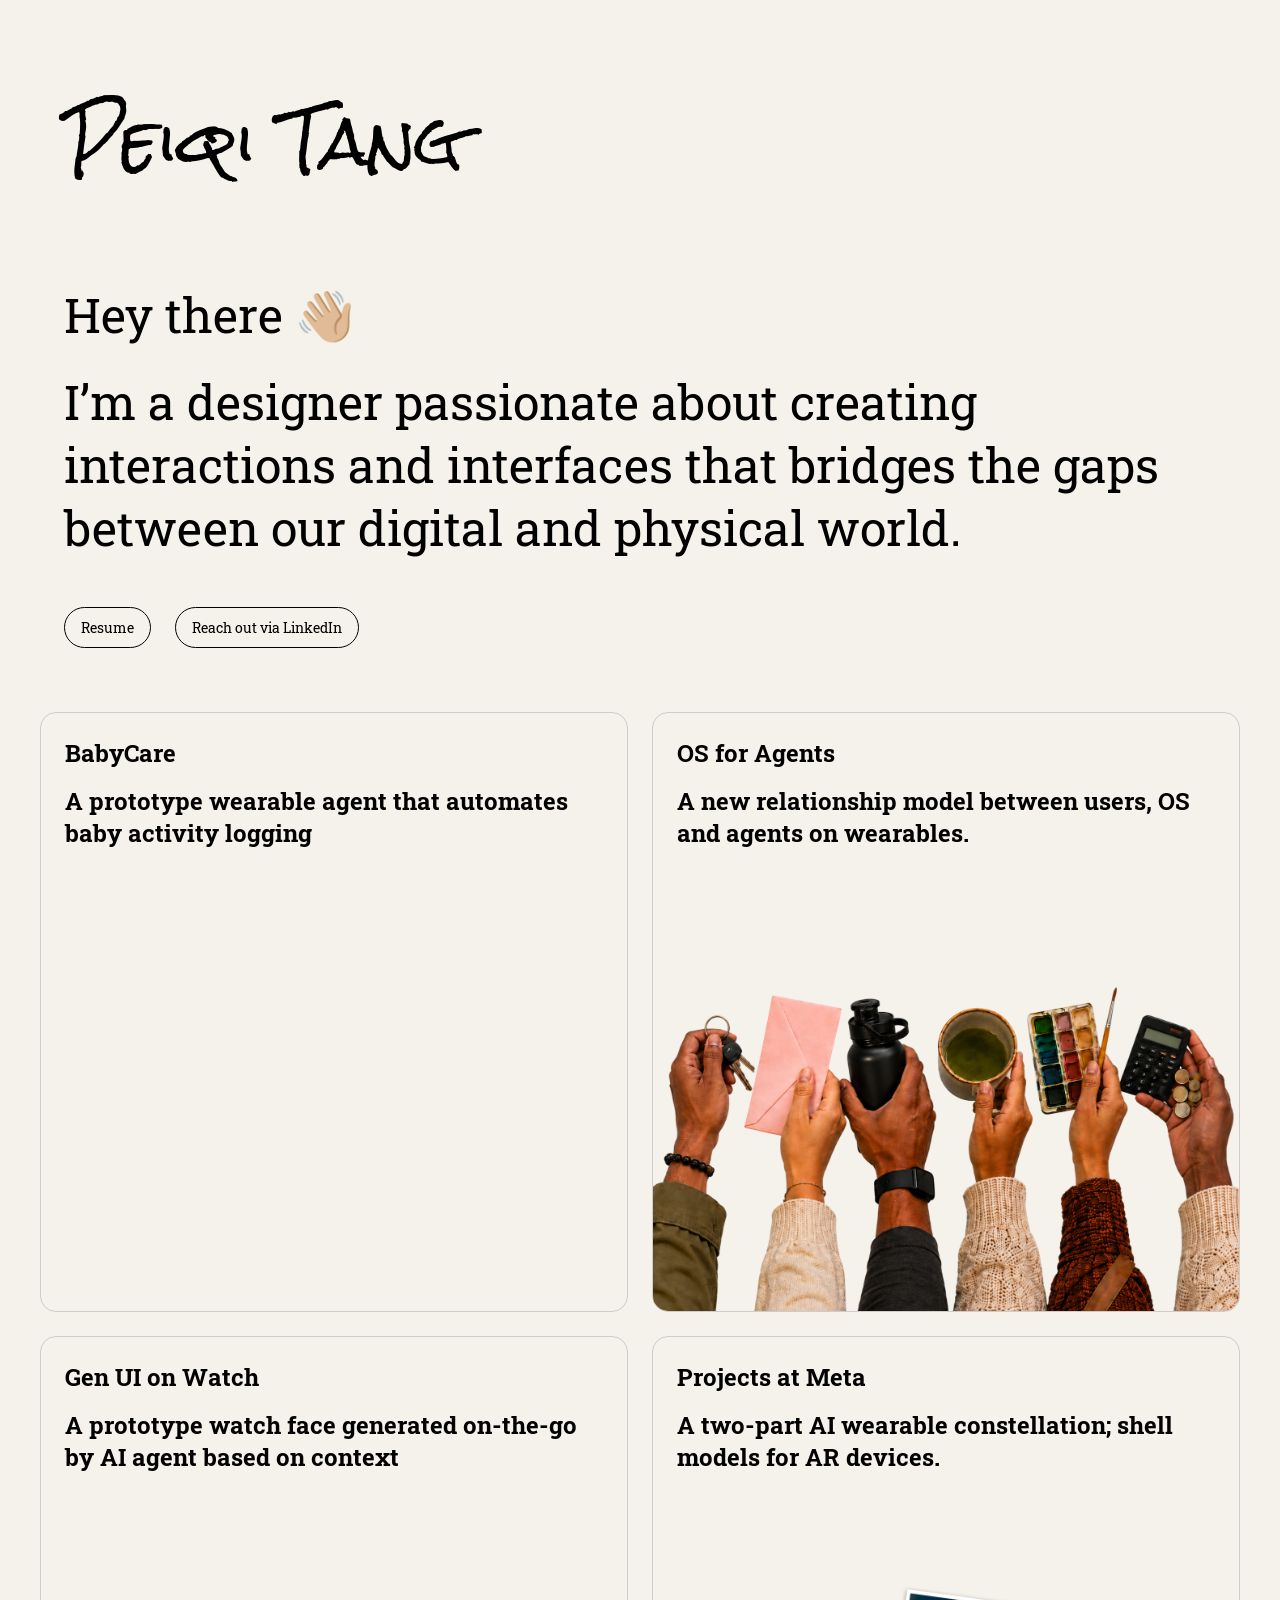
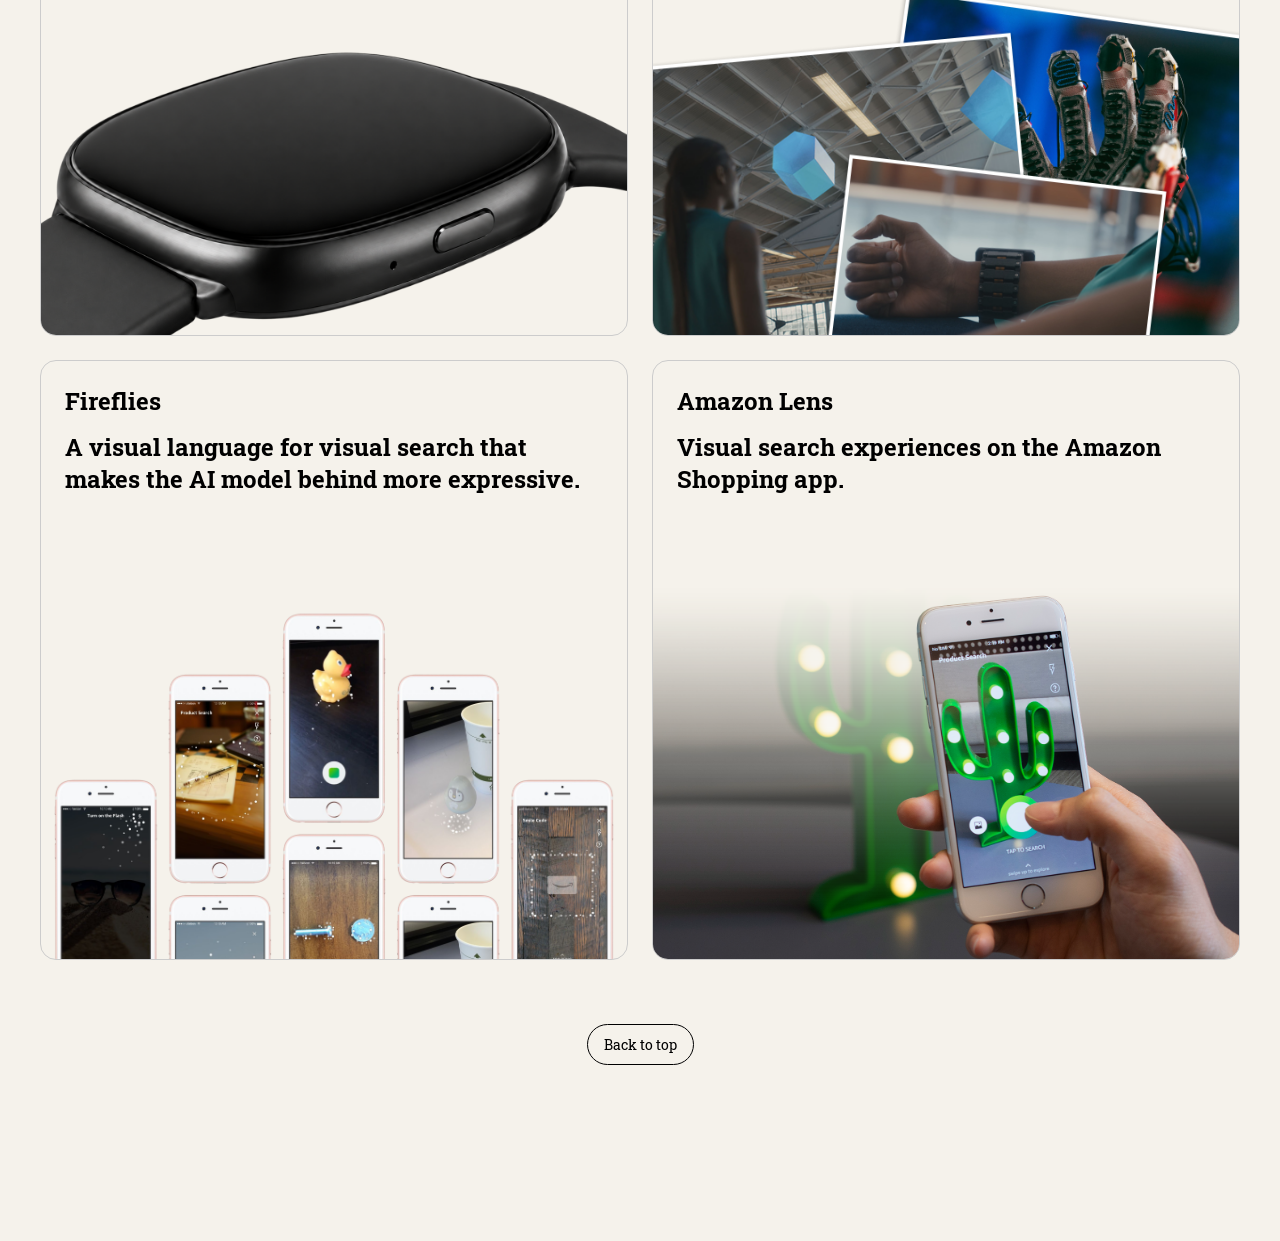
==== index.html @ 6e49e129 "using token now for fonts" ====
<!DOCTYPE html>
<html lang="en">
<head>
  <meta charset="UTF-8">
  <meta name="viewport" content="width=device-width, initial-scale=1.0">
  <title>Peiqi Tang – Portfolio</title>
  <link rel="preconnect" href="https://fonts.googleapis.com">
  <link rel="preconnect" href="https://fonts.gstatic.com" crossorigin>
  <link href="https://fonts.googleapis.com/css2?family=Roboto+Slab:wght@400;500;700&family=Rock+Salt&display=swap" rel="stylesheet">
  <link rel="stylesheet" href="styles.css?v=202605281541">
</head>
<body id="top">
  <main class="home">
    <header class="hero">
      <h1 class="site-title">Peiqi Tang</h1>

      <section class="intro" aria-labelledby="intro-title">
        <div class="intro__text">
          <h2 id="intro-title" class="intro__headline">Hey there 👋🏼</h2>
          <p class="intro__statement">I’m a designer passionate about creating interactions and interfaces that bridges the gaps between our digital and physical world.</p>
        </div>
        <div class="intro__actions" aria-label="Profile links">
          <a class="button" href="resume.html" aria-label="Open resume">Resume</a>
          <a class="button" href="https://www.linkedin.com/in/peiqitang/" target="_blank" rel="noopener noreferrer">Reach out via LinkedIn</a>
        </div>
      </section>
    </header>

    <section id="projects" class="projects" aria-label="Projects">
      <div class="projects__grid">
        <a class="project-card project-card--babycare" href="babycare.html" aria-label="BabyCare: A Wearable Agent">
          <div class="project-card__text">
            <h2>BabyCare</h2>
            <p>A prototype wearable agent that automates baby activity logging</p>
          </div>
          <div class="project-card__visual">
            <img src="assets/Home Page/BabyCare Card.png" alt="" aria-hidden="true">
          </div>
        </a>

        <a class="project-card project-card--agents" href="os-for-agents.html" aria-label="OS for Agents">
          <div class="project-card__text">
            <h2>OS for Agents</h2>
            <p>A new relationship model between users, OS and agents on wearables.</p>
          </div>
          <div class="project-card__visual">
            <img src="assets/Home Page/OS for Agents Card.png" alt="" aria-hidden="true">
          </div>
        </a>

        <article class="project-card project-card--gen-ui project-card--coming-soon">
          <div class="project-card__text">
            <h2>Gen UI on Watch</h2>
            <p>A prototype watch face generated on-the-go by AI agent based on context</p>
          </div>
          <div class="project-card__visual">
            <img src="assets/Home Page/GenUI Card.png" alt="" aria-hidden="true">
          </div>
        </article>

        <a class="project-card project-card--meta" href="project-at-meta.html" aria-label="Projects at Meta">
          <div class="project-card__text">
            <h2>Projects at Meta</h2>
            <p>A two-part AI wearable constellation; shell models for AR devices.</p>
          </div>
          <div class="project-card__visual">
            <img src="assets/Home Page/Projects at Meta Card.png" alt="" aria-hidden="true">
          </div>
        </a>

        <a class="project-card project-card--fireflies" href="fireflies.html" aria-label="Fireflies, A Visual Language for Visual Search">
          <div class="project-card__text">
            <h2>Fireflies</h2>
            <p>A visual language for visual search that makes the AI model behind more expressive.</p>
          </div>
          <div class="project-card__visual">
            <img src="assets/Home Page/Fireflies Card.png" alt="" aria-hidden="true">
          </div>
        </a>

        <a class="project-card project-card--lens" href="amazon-lens.html" aria-label="Amazon Lens">
          <div class="project-card__text">
            <h2>Amazon Lens</h2>
            <p>Visual search experiences on the Amazon Shopping app.</p>
          </div>
          <div class="project-card__visual">
            <img src="assets/Home Page/Amazon Lens Card.png" alt="" aria-hidden="true">
          </div>
        </a>
      </div>
    </section>

    <a class="button back-to-top" href="#top">Back to top</a>
  </main>
  <script>
    const fitProjectCardImages = () => {
      document.querySelectorAll(".project-card__visual").forEach((visual) => {
        const image = visual.querySelector("img");

        if (!image || !image.naturalWidth || !image.naturalHeight || !visual.clientHeight) {
          return;
        }

        const heightFitWidth = visual.clientHeight * (image.naturalWidth / image.naturalHeight);
        visual.classList.toggle("project-card__visual--fill-width", heightFitWidth < visual.clientWidth);
      });
    };

    window.addEventListener("load", fitProjectCardImages);
    window.addEventListener("resize", fitProjectCardImages);
    document.querySelectorAll(".project-card__visual img").forEach((image) => {
      image.addEventListener("load", fitProjectCardImages);
    });

    document.querySelectorAll(".project-card:not(.project-card--coming-soon)").forEach((card) => {
      card.addEventListener("pointermove", (event) => {
        const rect = card.getBoundingClientRect();
        card.style.setProperty("--spotlight-x", `${event.clientX - rect.left}px`);
        card.style.setProperty("--spotlight-y", `${event.clientY - rect.top}px`);
      });
    });
  </script>
</body>
</html>
---- styles.css ----
html {
  scroll-behavior: smooth;
}

:root {
  --font-family-body: "Roboto Slab", serif;
  --font-family-site-name: "Rock Salt", cursive;
  --font-site-name-size: 64px;
  --font-site-name-weight: 400;
  --font-header-1-size: 64px;
  --font-header-1-weight: 500;
  --font-header-2-size: 48px;
  --font-header-2-weight: 400;
  --font-header-3-size: 24px;
  --font-header-3-weight: 700;
  --font-body-size: 16px;
  --font-body-weight: 400;
  --font-body-emphasis-size: 16px;
  --font-body-emphasis-weight: 700;
  --font-support-size: 12px;
  --font-support-weight: 400;
  --font-button-size: 14px;
  --font-button-weight: 400;
  --font-line-height-normal: normal;
  --font-line-height-table: 1.3;
  --font-letter-spacing: 0;
  --color-text-primary: #000;
  --color-text-support: #505050;
}

*,
*::before,
*::after {
  box-sizing: border-box;
}

body {
  margin: 0;
  background: #f5f2eb;
  color: var(--color-text-primary);
  font-family: var(--font-family-body);
  font-size: var(--font-body-size);
  line-height: var(--font-line-height-normal);
}

a {
  color: inherit;
}

img {
  display: block;
  max-width: 100%;
}

.home {
  width: 100%;
  max-width: 1200px;
  margin: 0 auto;
  padding: 64px 0 176px;
}

.hero {
  margin-bottom: 64px;
}

.site-title {
  margin: 0 24px 65px;
  font-family: var(--font-family-site-name);
  font-size: var(--font-site-name-size);
  font-weight: var(--font-site-name-weight);
  line-height: var(--font-line-height-normal);
  letter-spacing: var(--font-letter-spacing);
}

.intro {
  width: 100%;
  margin: 0 24px;
  display: flex;
  flex-direction: column;
  align-items: flex-start;
  justify-content: flex-end;
  gap: 48px;
}

.intro__text {
  width: 100%;
  max-width: 1152px;
  display: flex;
  flex-direction: column;
  gap: 24px;
  font-size: var(--font-header-2-size);
  font-weight: var(--font-header-2-weight);
  line-height: var(--font-line-height-normal);
  letter-spacing: var(--font-letter-spacing);
}

.intro__headline {
  width: 100%;
  margin: 0;
  font-size: inherit;
  font-weight: inherit;
  line-height: inherit;
  letter-spacing: inherit;
}

.intro__statement {
  width: 100%;
  margin: 0;
  font-size: inherit;
  font-weight: inherit;
  line-height: inherit;
  letter-spacing: inherit;
}

.intro__actions {
  display: flex;
  flex-wrap: wrap;
  gap: 24px;
  align-items: center;
}

.button {
  display: inline-flex;
  align-items: center;
  justify-content: center;
  width: fit-content;
  min-height: 38px;
  padding: 10px 16px;
  border: 1px solid #000;
  border-radius: 80px;
  background: transparent;
  color: var(--color-text-primary);
  font-size: var(--font-button-size);
  font-weight: var(--font-button-weight);
  line-height: var(--font-line-height-normal);
  letter-spacing: var(--font-letter-spacing);
  text-align: center;
  text-decoration: none;
  transition: background-color 160ms ease, border-color 160ms ease, box-shadow 160ms ease;
}

.button:hover,
.button:focus-visible {
  border-color: transparent;
  background: #fff;
  box-shadow: 0 0 8px rgba(0, 0, 0, 0.25);
  outline: none;
}

.projects {
  margin-bottom: 64px;
}

.projects__grid {
  display: grid;
  grid-template-columns: repeat(2, minmax(0, 1fr));
  gap: 24px;
}

@media (min-width: 1025px) and (max-width: 1200px) {
  .projects__grid {
    padding-right: 24px;
    padding-left: 24px;
  }

}

.project-card {
  --spotlight-x: 50%;
  --spotlight-y: 50%;
  position: relative;
  height: 600px;
  display: flex;
  flex-direction: column;
  justify-content: flex-start;
  overflow: hidden;
  border: 1px solid #ccc;
  border-radius: 16px;
  color: var(--color-text-primary);
  text-decoration: none;
  isolation: isolate;
  transition: border-color 160ms ease, box-shadow 160ms ease;
}

.project-card:not(.project-card--coming-soon)::before,
.project-card:not(.project-card--coming-soon)::after {
  content: "";
  position: absolute;
  left: var(--spotlight-x);
  top: var(--spotlight-y);
  width: 648px;
  height: 648px;
  pointer-events: none;
  background-image: url("assets/Home Page/Spotlight.png");
  background-repeat: no-repeat;
  background-size: 100% 100%;
  opacity: 0;
  transform: translate(-50%, -50%);
  transition: opacity 180ms ease;
}

.project-card:not(.project-card--coming-soon)::before {
  z-index: 0;
}

.project-card:not(.project-card--coming-soon)::after {
  z-index: 3;
}

.project-card:not(.project-card--coming-soon):hover,
.project-card:not(.project-card--coming-soon):focus-visible {
  border-color: transparent;
  box-shadow: 0 0 8px rgba(0, 0, 0, 0.25);
  outline: none;
}

.project-card:not(.project-card--coming-soon):hover::before,
.project-card:not(.project-card--coming-soon):focus-visible::before {
  opacity: 1;
}

.project-card:not(.project-card--coming-soon):hover::after,
.project-card:not(.project-card--coming-soon):focus-visible::after {
  opacity: 0.4;
}

.project-card__text {
  position: relative;
  z-index: 1;
  width: 100%;
  flex: 0 0 auto;
  display: flex;
  flex-direction: column;
  gap: 16px;
  padding: 24px 24px 0;
  margin-bottom: 0;
}

.project-card__text h2 {
  margin: 0;
  font-size: var(--font-header-3-size);
  font-weight: var(--font-header-3-weight);
  line-height: var(--font-line-height-normal);
  letter-spacing: var(--font-letter-spacing);
}

.project-card__text p {
  margin: 0;
  font-size: var(--font-header-3-size);
  font-weight: var(--font-header-3-weight);
  line-height: var(--font-line-height-normal);
  letter-spacing: var(--font-letter-spacing);
}

.project-card--fireflies .project-card__text,
.project-card--lens .project-card__text {
  gap: 14px;
}

.project-card__visual {
  position: relative;
  z-index: 1;
  width: 100%;
  max-height: 400px;
  margin-top: auto;
  min-height: 0;
  flex: 1 1 0;
  display: flex;
  align-items: center;
  justify-content: center;
  overflow: hidden;
}

.project-card__visual img {
  height: 100%;
  width: auto;
  max-width: none;
}

.project-card__visual--fill-width {
  align-items: flex-start;
}

.project-card__visual--fill-width img {
  width: 100%;
  height: auto;
  max-width: 100%;
}

.project-card__visual--placeholder {
  background: #d9d9d9;
}

.back-to-top {
  display: flex;
  margin: 0 auto;
}

.project-page .back-to-top {
  margin: 64px 0 0;
}

.project-nav {
  position: sticky;
  top: 0;
  z-index: 10;
  width: 100%;
  min-height: 64px;
  background: rgba(245, 242, 235, 0.8);
  -webkit-backdrop-filter: blur(12px);
  backdrop-filter: blur(12px);
  transition: border-color 160ms ease;
}

.project-nav--scrolled,
.project-nav:focus-within,
.project-nav:hover {
  border-bottom: 1px solid #ccc;
}

.project-nav__bar {
  width: 100%;
  max-width: 1200px;
  min-height: 64px;
  margin: 0 auto;
  padding-right: 24px;
  padding-left: 24px;
  display: flex;
  align-items: center;
  gap: 16px;
}

.project-container {
  width: 100%;
  max-width: 1200px;
  margin: 0 auto;
  padding-right: 24px;
  padding-left: 24px;
}

.project-nav__brand {
  font-family: var(--font-family-site-name);
  font-size: var(--font-body-size);
  font-weight: var(--font-site-name-weight);
  line-height: var(--font-line-height-normal);
  letter-spacing: var(--font-letter-spacing);
  text-decoration: none;
  white-space: nowrap;
}

.project-nav__crumb {
  display: none;
  align-items: center;
  gap: 16px;
}

.project-nav--scrolled:not(:hover):not(:focus-within) .project-nav__crumb {
  display: flex;
}

.project-nav__separator {
  position: relative;
  width: 4px;
  height: 8px;
  flex: 0 0 auto;
}

.project-nav__separator::before,
.project-nav__separator::after {
  content: "";
  position: absolute;
  top: 50%;
  right: 0;
  width: 5px;
  height: 1px;
  background: #000;
  transform-origin: right center;
}

.project-nav__separator::before {
  transform: translateY(-50%) rotate(45deg);
}

.project-nav__separator::after {
  transform: translateY(-50%) rotate(-45deg);
}

.project-nav__current,
.project-nav__item {
  font-size: var(--font-body-size);
  line-height: var(--font-line-height-normal);
  letter-spacing: var(--font-letter-spacing);
}

.project-nav__current {
  font-weight: var(--font-body-emphasis-weight);
  white-space: nowrap;
}

.project-nav__toggle {
  display: none;
  width: 48px;
  height: 48px;
  margin-left: auto;
  padding: 0;
  border: 0;
  background: transparent;
  color: var(--color-text-primary);
  cursor: pointer;
}

.project-nav__toggle-icon {
  position: relative;
  display: block;
  width: 18px;
  height: 12px;
  margin: auto;
  border-top: 2px solid currentColor;
  border-bottom: 2px solid currentColor;
}

.project-nav__toggle-icon::before,
.project-nav__toggle-icon::after {
  content: "";
  position: absolute;
  left: 0;
  width: 18px;
  height: 2px;
  background: currentColor;
  transition: transform 160ms ease, top 160ms ease, opacity 160ms ease;
}

.project-nav__toggle-icon::before {
  top: 3px;
}

.project-nav__toggle-icon::after {
  top: 3px;
  opacity: 0;
}

.project-nav--open .project-nav__toggle-icon {
  border-color: transparent;
}

.project-nav--open .project-nav__toggle-icon::before {
  top: 3px;
  transform: rotate(45deg);
}

.project-nav--open .project-nav__toggle-icon::after {
  top: 3px;
  opacity: 1;
  transform: rotate(-45deg);
}

.project-nav__menu {
  display: grid;
  grid-template-columns: repeat(3, minmax(0, 1fr));
  grid-template-rows: repeat(2, 64px);
  width: 100%;
  max-width: 1200px;
  max-height: 0;
  margin: 0 auto;
  padding: 0;
  overflow: hidden;
  opacity: 0;
  pointer-events: none;
  transition: max-height 160ms ease, opacity 160ms ease, padding 160ms ease;
}

.project-nav:hover .project-nav__menu,
.project-nav:focus-within .project-nav__menu {
  max-height: 144px;
  padding: 8px 0;
  opacity: 1;
  pointer-events: auto;
}

.project-nav__item {
  min-width: 0;
  min-height: 64px;
  display: flex;
  align-items: center;
  padding-left: 24px;
  color: var(--color-text-primary);
  font-weight: var(--font-body-weight);
  text-decoration: none;
  white-space: nowrap;
  cursor: pointer;
}

a.project-nav__item {
  cursor: pointer;
}

.project-nav__item:nth-child(1) {
  grid-column: 1;
  grid-row: 1;
}

.project-nav__item:nth-child(2) {
  grid-column: 1;
  grid-row: 2;
}

.project-nav__item:nth-child(3) {
  grid-column: 2;
  grid-row: 1;
}

.project-nav__item:nth-child(4) {
  grid-column: 2;
  grid-row: 2;
}

.project-nav__item:nth-child(5) {
  grid-column: 3;
  grid-row: 1;
}

.project-nav__item:nth-child(6) {
  grid-column: 3;
  grid-row: 2;
}

.project-nav__item:hover,
.project-nav__item:focus-visible,
.project-nav__item[aria-current="page"] {
  font-weight: var(--font-body-emphasis-weight);
  outline: none;
}

.project-nav__item[aria-disabled="true"] {
  cursor: pointer;
}

.project-nav__item[aria-current="page"] {
  cursor: default;
}

.project-page {
  padding: 64px 0 176px;
}

.project-title {
  max-width: 920px;
  margin: 0 0 64px;
  font-size: var(--font-header-1-size);
  font-weight: var(--font-header-1-weight);
  line-height: var(--font-line-height-normal);
  letter-spacing: var(--font-letter-spacing);
}

.project-section {
  margin-top: 64px;
}

.project-section--first {
  margin-top: 0;
}

.project-section--overview {
  margin-top: 24px;
}

.project-section__title {
  max-width: 720px;
  margin: 0 0 24px;
  font-size: var(--font-header-3-size);
  font-weight: var(--font-header-3-weight);
  line-height: var(--font-line-height-normal);
  letter-spacing: var(--font-letter-spacing);
}

.project-copy {
  width: 100%;
  max-width: 720px;
}

.project-copy p {
  margin: 0 0 16px;
  font-size: var(--font-body-size);
  font-weight: var(--font-body-weight);
  line-height: var(--font-line-height-normal);
  letter-spacing: var(--font-letter-spacing);
}

.project-copy strong {
  font-weight: var(--font-body-emphasis-weight);
}

.project-copy p:last-child {
  margin-bottom: 24px;
}

.project-copy ul {
  margin: 0 0 16px;
  padding-left: 24px;
}

.project-copy li {
  margin: 0;
  font-size: var(--font-body-size);
  font-weight: var(--font-body-weight);
  line-height: var(--font-line-height-normal);
  letter-spacing: var(--font-letter-spacing);
}

.project-copy--after-media {
  margin-top: 24px;
}

.resume-content {
  width: 100%;
  max-width: 720px;
}

.resume-section + .resume-section {
  margin-top: 64px;
}

.resume-section__title {
  margin: 0 0 24px;
  font-size: var(--font-header-3-size);
  font-weight: var(--font-header-3-weight);
  line-height: var(--font-line-height-normal);
  letter-spacing: var(--font-letter-spacing);
}

.resume-entry + .resume-entry {
  margin-top: 24px;
}

.resume-entry__header {
  margin-bottom: 8px;
}

.resume-entry__meta {
  display: flex;
  align-items: baseline;
  gap: 8px;
}

.resume-entry__organization,
.resume-entry__role,
.resume-education__degree {
  margin: 0;
  font-size: var(--font-body-emphasis-size);
  font-weight: var(--font-body-emphasis-weight);
  line-height: var(--font-line-height-normal);
  letter-spacing: var(--font-letter-spacing);
}

.resume-entry__location,
.resume-education__school {
  margin: 0;
  color: var(--color-text-support);
  font-size: var(--font-support-size);
  font-weight: var(--font-support-weight);
  line-height: var(--font-line-height-normal);
  letter-spacing: var(--font-letter-spacing);
}

.resume-entry__location,
.resume-entry__date {
  margin: 0;
  color: var(--color-text-primary);
  font-size: var(--font-body-size);
  font-weight: var(--font-body-weight);
  line-height: var(--font-line-height-normal);
  letter-spacing: var(--font-letter-spacing);
}

.resume-entry__date {
  margin-left: auto;
  text-align: right;
  white-space: nowrap;
}

.resume-entry__role {
  margin-top: 4px;
}

.resume-entry ul {
  margin: 0;
  padding-left: 24px;
}

.resume-entry li {
  margin: 0;
  font-size: var(--font-body-size);
  font-weight: var(--font-body-weight);
  line-height: var(--font-line-height-normal);
  letter-spacing: var(--font-letter-spacing);
}

.resume-entry li + li {
  margin-top: 8px;
}

.resume-education + .resume-education {
  margin-top: 16px;
}

.resume-education__school {
  margin-top: 4px;
}

.project-media {
  margin: 0;
}

.project-media--opaque {
  width: calc(100% + 48px);
  margin-right: -24px;
  margin-left: -24px;
  padding-right: 24px;
  padding-left: 24px;
}

.project-media--transparent {
  width: calc(100% + 48px);
  margin-left: -24px;
  margin-right: -24px;
}

.project-media--spaced {
  margin-top: 48px;
}

.project-media--after-copy {
  margin-top: 24px;
}

.project-media--text {
  width: 100%;
  max-width: 720px;
}

.project-media--shell {
  margin-bottom: 24px;
}

.project-media--attention {
  margin-bottom: 24px;
}

.bullet-block + .project-media--shell {
  margin-top: 24px;
}

.bullet-block + .bullet-block {
  margin-top: 24px;
}

.project-media img {
  width: 100%;
  height: auto;
}

.project-media iframe {
  display: block;
  width: 100%;
  max-width: none;
  height: auto;
  aspect-ratio: 16 / 9;
  border: 0;
}

.bullet-block {
  display: flex;
  align-items: flex-start;
  gap: 64px;
}

.bullet-block--two {
  width: 100%;
  max-width: 720px;
}

.bullet-block--one {
  width: 100%;
  max-width: 720px;
}

.bullet-point {
  flex: 1 1 0;
}

.bullet-point h3,
.bullet-point p {
  margin: 0;
  font-size: var(--font-body-size);
  line-height: var(--font-line-height-normal);
  letter-spacing: var(--font-letter-spacing);
}

.bullet-point h3 {
  margin-bottom: 8px;
  font-weight: var(--font-body-emphasis-weight);
}

.bullet-point p {
  font-weight: var(--font-body-weight);
}

.bullet-point p + p {
  margin-top: 0;
}

.project-table-wrap {
  width: 100%;
  max-width: 720px;
  margin-bottom: 24px;
  overflow-x: auto;
  border: 1px solid #d3d3d3;
  border-radius: 8px;
}

.project-table {
  width: 100%;
  border-collapse: collapse;
  table-layout: fixed;
  background: transparent;
}

.project-table th,
.project-table td {
  padding: 10px 12px;
  border-top: 1px solid #d3d3d3;
  border-left: 1px solid #d3d3d3;
  color: var(--color-text-primary);
  font-size: var(--font-body-size);
  line-height: var(--font-line-height-table);
  letter-spacing: var(--font-letter-spacing);
  text-align: left;
  vertical-align: top;
}

.project-table th {
  background: rgba(0, 0, 0, 0.05);
  font-weight: var(--font-body-emphasis-weight);
}

.project-table td {
  background: transparent;
  font-weight: var(--font-body-weight);
}

.project-placeholder {
  width: 100%;
  max-width: 720px;
  aspect-ratio: 720 / 307;
  margin-bottom: 24px;
  background: #d9d9d9;
}

.project-placeholder + .bullet-block,
.bullet-block + .project-placeholder {
  margin-top: 24px;
}

.project-bookmarks {
  width: 100%;
  max-width: 720px;
  margin-top: 24px;
  display: flex;
  flex-direction: column;
  gap: 24px;
}

.project-bookmark {
  display: flex;
  height: 211px;
  overflow: hidden;
  border: 1px solid #d3d3d3;
  border-radius: 16px;
  color: var(--color-text-primary);
  text-decoration: none;
  transition: background-color 160ms ease, border-color 160ms ease, box-shadow 160ms ease;
}

.project-bookmark:hover,
.project-bookmark:focus-visible {
  border-color: transparent;
  background: #fff;
  box-shadow: 0 0 8px rgba(0, 0, 0, 0.25);
  outline: none;
}

.project-bookmark__image {
  width: 216px;
  height: auto;
  margin: 24px 0 24px 24px;
  border-radius: 8px;
  align-self: stretch;
  flex: 0 0 216px;
  object-fit: cover;
}

.project-bookmark__body {
  min-width: 0;
  padding: 24px;
  display: flex;
  flex-direction: column;
  justify-content: center;
  gap: 8px;
}

.project-bookmark__site,
.project-bookmark__title,
.project-bookmark__description {
  display: block;
  letter-spacing: var(--font-letter-spacing);
}

.project-bookmark__site {
  color: var(--color-text-support);
  font-size: var(--font-support-size);
  font-weight: var(--font-support-weight);
  line-height: var(--font-line-height-normal);
}

.project-bookmark__title {
  font-size: var(--font-body-emphasis-size);
  font-weight: var(--font-body-emphasis-weight);
  line-height: var(--font-line-height-normal);
}

.project-bookmark__description {
  display: -webkit-box;
  overflow: hidden;
  -webkit-box-orient: vertical;
  -webkit-line-clamp: 3;
  font-size: var(--font-body-size);
  font-weight: var(--font-body-weight);
  line-height: var(--font-line-height-normal);
}

@media (max-width: 1024px) {
  .home {
    padding-right: 24px;
    padding-left: 24px;
  }

  .project-nav:hover {
    border-bottom-color: transparent;
  }

  .project-nav--scrolled,
  .project-nav--open,
  .project-nav:focus-within {
    border-bottom: 1px solid #ccc;
  }

  .project-nav__bar {
    max-width: none;
    justify-content: space-between;
    padding-right: 24px;
    padding-left: 24px;
  }

  .project-nav__crumb {
    display: none;
  }

  .project-nav--scrolled:not(:hover):not(:focus-within) .project-nav__crumb {
    display: none;
  }

  .project-nav__toggle {
    display: block;
  }

  .project-nav__menu {
    grid-auto-flow: column;
    grid-template-columns: repeat(2, minmax(0, 1fr));
    grid-template-rows: repeat(3, 64px);
    max-width: none;
    width: 100%;
  }

  .project-nav.project-nav--open .project-nav__menu {
    max-height: 192px;
    opacity: 1;
    pointer-events: auto;
  }

  .project-nav:not(.project-nav--open):hover .project-nav__menu,
  .project-nav:not(.project-nav--open):focus-within .project-nav__menu {
    max-height: 0;
    padding-top: 0;
    padding-bottom: 0;
    opacity: 0;
    pointer-events: none;
  }

  .project-nav--open:hover .project-nav__menu,
  .project-nav--open:focus-within .project-nav__menu {
    padding-top: 0;
    padding-bottom: 0;
  }

  .project-nav__item:nth-child(n) {
    grid-column: auto;
    grid-row: auto;
  }

  .site-title {
    margin-right: 0;
    margin-bottom: 88px;
    margin-left: 0;
  }

  .intro {
    margin-right: 0;
    margin-left: 0;
  }
}

@media (max-width: 767px) {
  :root {
    --font-site-name-size: 36px;
    --font-header-1-size: 32px;
    --font-header-2-size: 24px;
    --font-header-3-size: 20px;
  }

  .home {
    padding: 48px 16px 96px;
  }

  .project-nav__bar {
    padding-right: 16px;
    padding-left: 16px;
  }

  .project-nav__menu {
    display: flex;
    flex-direction: column;
  }

  .project-nav.project-nav--open .project-nav__menu {
    max-height: 384px;
  }

  .project-nav__item {
    width: 100%;
    padding-right: 16px;
    padding-left: 16px;
    white-space: normal;
  }

  .hero,
  .projects {
    margin-bottom: 48px;
  }

  .site-title {
    margin-bottom: 64px;
  }

  .intro {
    gap: 48px;
  }

  .projects__grid {
    grid-template-columns: 1fr;
  }

  .project-card {
    height: 560px;
    border-radius: 16px;
  }

  .project-card__text {
    padding: 16px 16px 0;
  }

  .project-card__visual {
    flex-basis: 0;
  }

  .intro__actions {
    gap: 16px;
  }

  .project-container {
    padding-right: 16px;
    padding-left: 16px;
  }

  .project-page {
    padding: 48px 0 96px;
  }

  .project-title {
    margin-bottom: 48px;
  }

  .project-section {
    margin-top: 48px;
  }

  .project-section--first {
    margin-top: 0;
  }

  .project-section--overview {
    margin-top: 24px;
  }

  .resume-section + .resume-section {
    margin-top: 48px;
  }

  .resume-entry__meta {
    display: block;
  }

  .resume-entry__location,
  .resume-entry__date {
    display: inline;
  }

  .resume-entry__location::after {
    content: " | ";
  }

  .resume-entry__date {
    margin-left: 0;
    text-align: left;
    white-space: normal;
  }

  .project-media--transparent {
    width: calc(100% + 32px);
    margin-left: -16px;
    margin-right: -16px;
  }

  .project-media--opaque {
    width: calc(100% + 32px);
    margin-right: -16px;
    margin-left: -16px;
    padding-right: 16px;
    padding-left: 16px;
  }

  .bullet-block {
    flex-direction: column;
    gap: 24px;
  }

  .project-bookmark {
    height: 303px;
  }

  .project-bookmark__description {
    -webkit-line-clamp: 5;
  }

  .project-bookmark__image {
    width: 112px;
    margin: 16px 0 16px 16px;
    flex-basis: 112px;
  }

  .project-bookmark__body {
    padding: 16px;
  }

  .project-page .back-to-top {
    margin: 48px 0 0;
  }
}
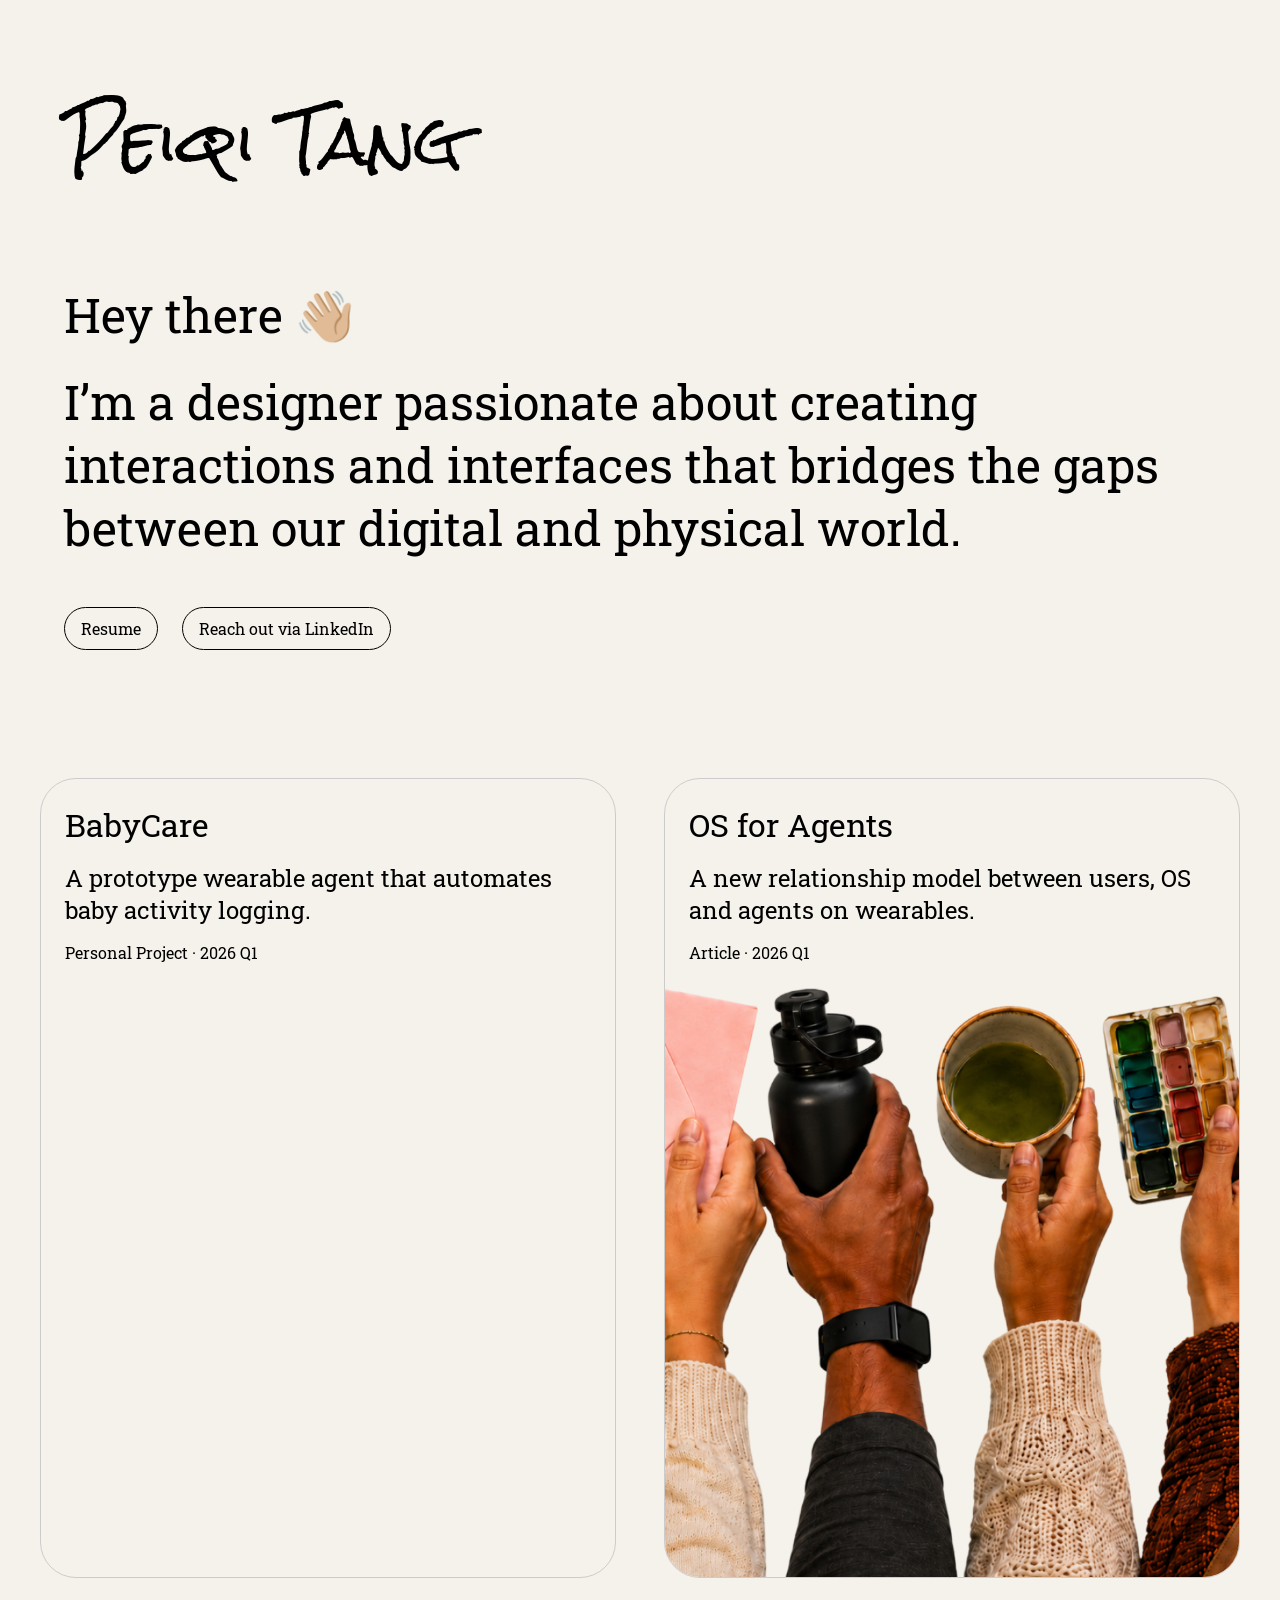
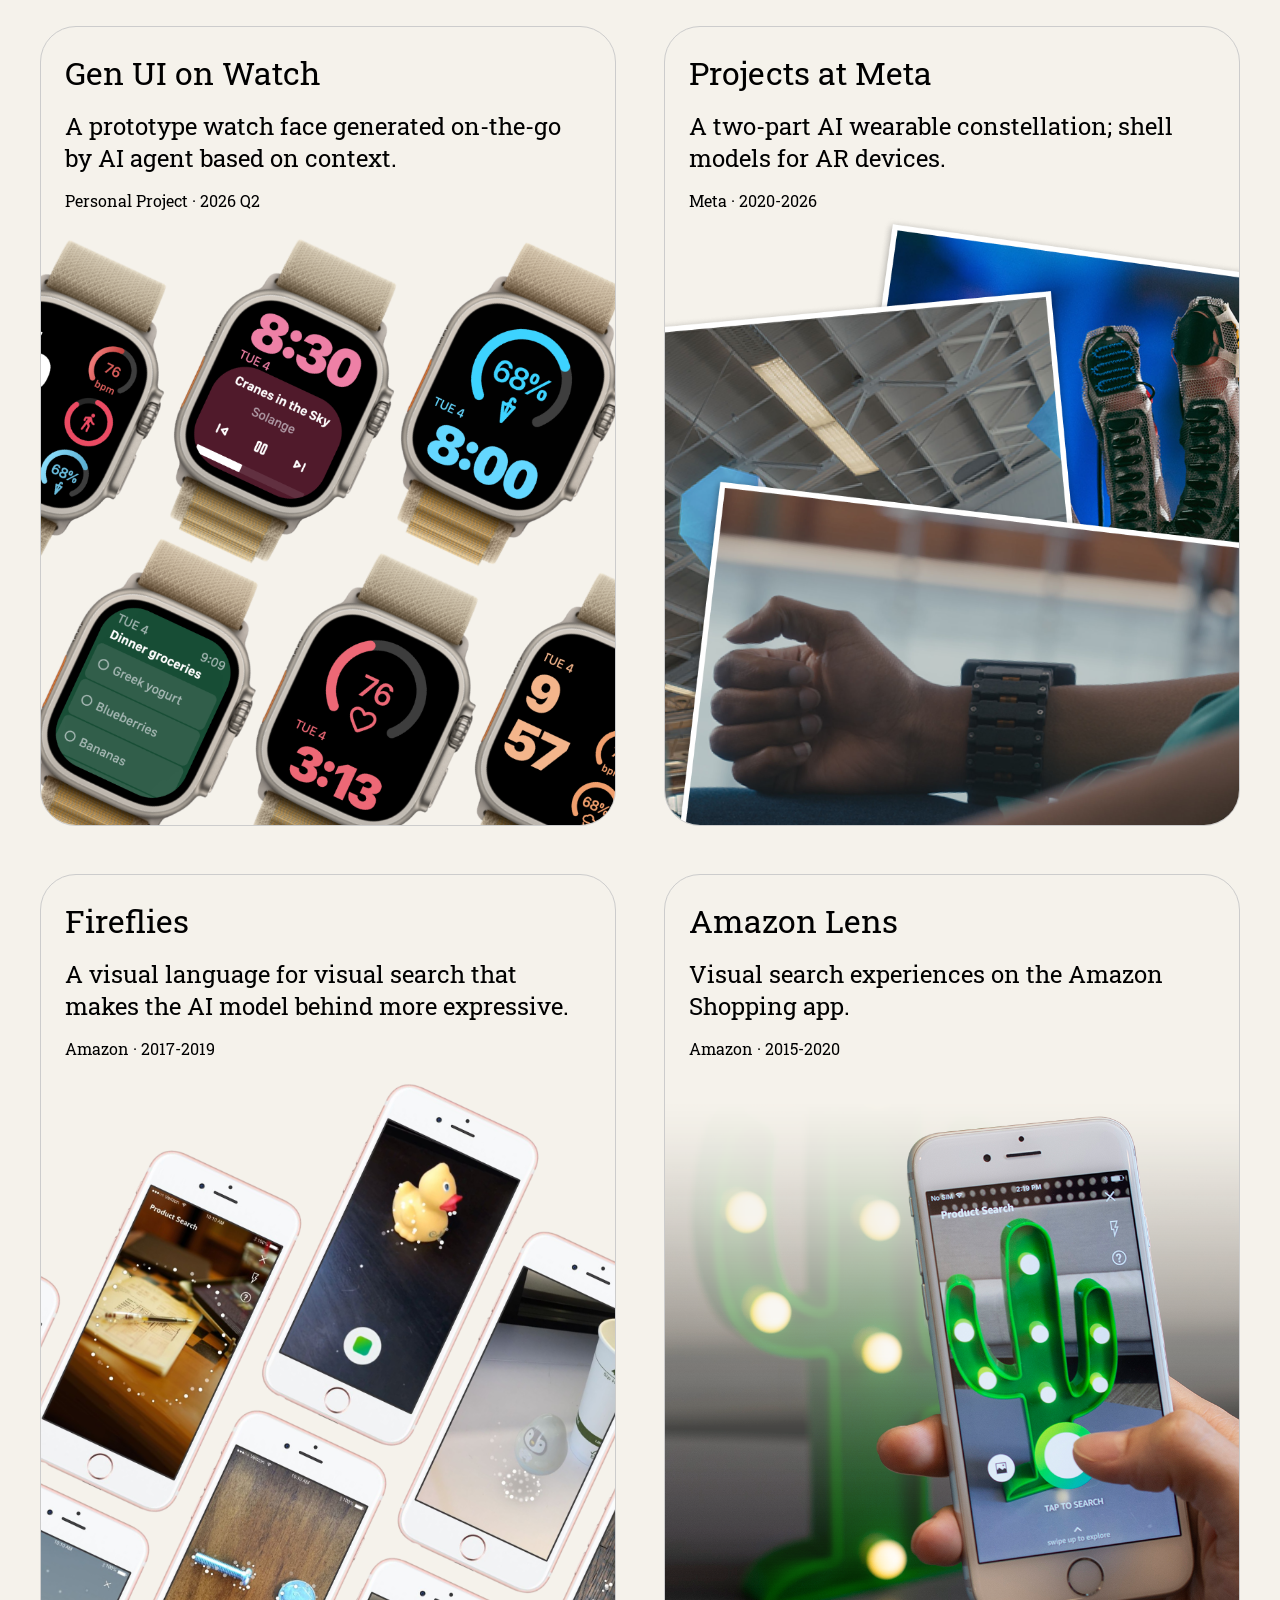
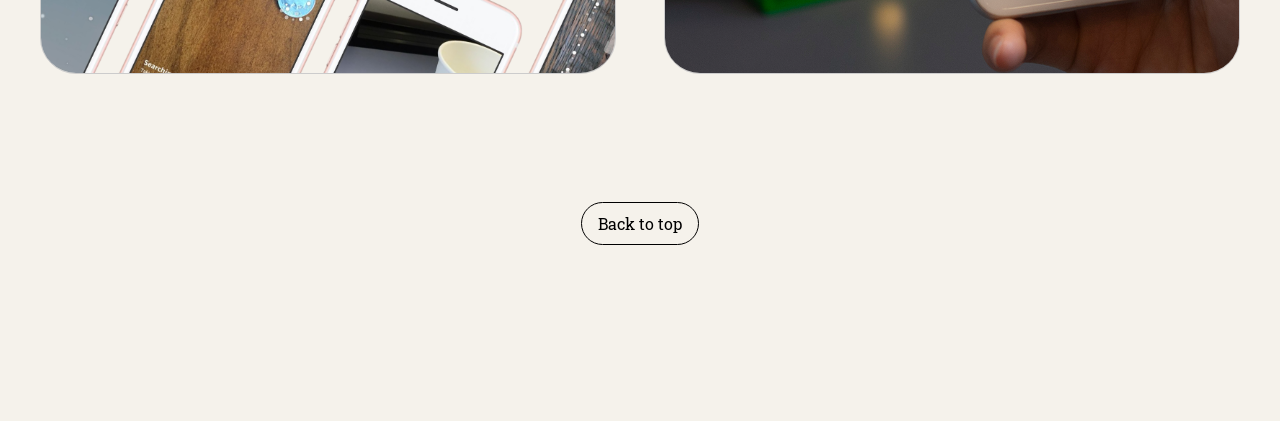
==== commit 43cdfa02: "Added a new page" ====
--- a/index.html
+++ b/index.html
@@ -7,7 +7,7 @@
   <link rel="preconnect" href="https://fonts.googleapis.com">
   <link rel="preconnect" href="https://fonts.gstatic.com" crossorigin>
   <link href="https://fonts.googleapis.com/css2?family=Roboto+Slab:wght@400;500;700&family=Rock+Salt&display=swap" rel="stylesheet">
-  <link rel="stylesheet" href="styles.css?v=202605281541">
+  <link rel="stylesheet" href="styles.css?v=202608101430">
 </head>
 <body id="top">
   <main class="home">
@@ -31,7 +31,8 @@
         <a class="project-card project-card--babycare" href="babycare.html" aria-label="BabyCare: A Wearable Agent">
           <div class="project-card__text">
             <h2>BabyCare</h2>
-            <p>A prototype wearable agent that automates baby activity logging</p>
+            <p>A prototype wearable agent that automates baby activity logging.</p>
+            <p class="project-card__meta">Personal Project · 2026 Q1</p>
           </div>
           <div class="project-card__visual">
             <img src="assets/Home Page/BabyCare Card.png" alt="" aria-hidden="true">
@@ -42,26 +43,29 @@
           <div class="project-card__text">
             <h2>OS for Agents</h2>
             <p>A new relationship model between users, OS and agents on wearables.</p>
+            <p class="project-card__meta">Article · 2026 Q1</p>
           </div>
           <div class="project-card__visual">
             <img src="assets/Home Page/OS for Agents Card.png" alt="" aria-hidden="true">
           </div>
         </a>
 
-        <article class="project-card project-card--gen-ui project-card--coming-soon">
+        <a class="project-card project-card--gen-ui" href="gen-ui-on-watch.html" aria-label="Gen UI on Watch">
           <div class="project-card__text">
             <h2>Gen UI on Watch</h2>
-            <p>A prototype watch face generated on-the-go by AI agent based on context</p>
+            <p>A prototype watch face generated on-the-go by AI agent based on context.</p>
+            <p class="project-card__meta">Personal Project · 2026 Q2</p>
           </div>
           <div class="project-card__visual">
             <img src="assets/Home Page/GenUI Card.png" alt="" aria-hidden="true">
           </div>
-        </article>
+        </a>
 
         <a class="project-card project-card--meta" href="project-at-meta.html" aria-label="Projects at Meta">
           <div class="project-card__text">
             <h2>Projects at Meta</h2>
             <p>A two-part AI wearable constellation; shell models for AR devices.</p>
+            <p class="project-card__meta">Meta · 2020-2026</p>
           </div>
           <div class="project-card__visual">
             <img src="assets/Home Page/Projects at Meta Card.png" alt="" aria-hidden="true">
@@ -72,6 +76,7 @@
           <div class="project-card__text">
             <h2>Fireflies</h2>
             <p>A visual language for visual search that makes the AI model behind more expressive.</p>
+            <p class="project-card__meta">Amazon · 2017-2019</p>
           </div>
           <div class="project-card__visual">
             <img src="assets/Home Page/Fireflies Card.png" alt="" aria-hidden="true">
@@ -82,6 +87,7 @@
           <div class="project-card__text">
             <h2>Amazon Lens</h2>
             <p>Visual search experiences on the Amazon Shopping app.</p>
+            <p class="project-card__meta">Amazon · 2015-2020</p>
           </div>
           <div class="project-card__visual">
             <img src="assets/Home Page/Amazon Lens Card.png" alt="" aria-hidden="true">
--- a/styles.css
+++ b/styles.css
@@ -11,19 +11,23 @@
   --font-header-1-weight: 500;
   --font-header-2-size: 48px;
   --font-header-2-weight: 400;
-  --font-header-3-size: 24px;
-  --font-header-3-weight: 700;
+  --font-header-3-size: 32px;
+  --font-header-3-weight: 400;
+  --font-card-body-size: 24px;
+  --font-card-body-weight: 400;
+  --font-card-body-mobile-size: 20px;
   --font-body-size: 16px;
   --font-body-weight: 400;
   --font-body-emphasis-size: 16px;
   --font-body-emphasis-weight: 700;
   --font-support-size: 12px;
   --font-support-weight: 400;
-  --font-button-size: 14px;
+  --font-button-size: var(--font-body-size);
   --font-button-weight: 400;
   --font-line-height-normal: normal;
   --font-line-height-table: 1.3;
   --font-letter-spacing: 0;
+  --space-section: 128px;
   --color-text-primary: #000;
   --color-text-support: #505050;
 }
@@ -60,7 +64,7 @@
 }
 
 .hero {
-  margin-bottom: 64px;
+  margin-bottom: var(--space-section);
 }
 
 .site-title {
@@ -148,7 +152,7 @@
 }
 
 .projects {
-  margin-bottom: 64px;
+  margin-bottom: var(--space-section);
 }
 
 .projects__grid {
@@ -165,9 +169,16 @@
 
 }
 
+@media (min-width: 1025px) {
+  .projects__grid {
+    gap: 48px;
+  }
+}
+
 .project-card {
   --spotlight-x: 50%;
   --spotlight-y: 50%;
+  --card-corner-smoothing: 0.6;
   position: relative;
   height: 600px;
   display: flex;
@@ -175,11 +186,18 @@
   justify-content: flex-start;
   overflow: hidden;
   border: 1px solid #ccc;
-  border-radius: 16px;
+  border-radius: 36px;
+  corner-shape: superellipse(var(--card-corner-smoothing));
   color: var(--color-text-primary);
   text-decoration: none;
   isolation: isolate;
   transition: border-color 160ms ease, box-shadow 160ms ease;
+}
+
+@media (min-width: 1025px) {
+  .project-card {
+    height: 800px;
+  }
 }
 
 .project-card:not(.project-card--coming-soon)::before,
@@ -246,23 +264,25 @@
 
 .project-card__text p {
   margin: 0;
-  font-size: var(--font-header-3-size);
-  font-weight: var(--font-header-3-weight);
-  line-height: var(--font-line-height-normal);
-  letter-spacing: var(--font-letter-spacing);
-}
-
-.project-card--fireflies .project-card__text,
-.project-card--lens .project-card__text {
-  gap: 14px;
+  font-size: var(--font-card-body-size);
+  font-weight: var(--font-card-body-weight);
+  line-height: var(--font-line-height-normal);
+  letter-spacing: var(--font-letter-spacing);
+}
+
+.project-card__text .project-card__meta {
+  align-self: flex-start;
+  font-size: var(--font-body-size);
+  font-weight: var(--font-body-weight);
+  line-height: 1.4;
+  text-align: left;
 }
 
 .project-card__visual {
   position: relative;
   z-index: 1;
   width: 100%;
-  max-height: 400px;
-  margin-top: auto;
+  margin-top: 0;
   min-height: 0;
   flex: 1 1 0;
   display: flex;
@@ -552,8 +572,23 @@
   letter-spacing: var(--font-letter-spacing);
 }
 
+.project-title + .project-meta {
+  margin-top: -40px;
+}
+
+.project-meta {
+  width: 100%;
+  max-width: 720px;
+  margin: 0;
+  color: var(--color-text-primary);
+  font-size: var(--font-body-size);
+  font-weight: var(--font-body-weight);
+  line-height: var(--font-line-height-normal);
+  letter-spacing: var(--font-letter-spacing);
+}
+
 .project-section {
-  margin-top: 64px;
+  margin-top: var(--space-section);
 }
 
 .project-section--first {
@@ -617,7 +652,7 @@
 }
 
 .resume-section + .resume-section {
-  margin-top: 64px;
+  margin-top: var(--space-section);
 }
 
 .resume-section__title {
@@ -725,6 +760,16 @@
   margin-right: -24px;
 }
 
+.project-media--full {
+  width: calc(100% + 48px);
+  margin-right: -24px;
+  margin-left: -24px;
+}
+
+.project-media--video {
+  background: #000;
+}
+
 .project-media--spaced {
   margin-top: 48px;
 }
@@ -784,6 +829,10 @@
   max-width: 720px;
 }
 
+.bullet-block--three {
+  width: 100%;
+}
+
 .bullet-point {
   flex: 1 1 0;
 }
@@ -807,6 +856,31 @@
 
 .bullet-point p + p {
   margin-top: 0;
+}
+
+.takeaway-card-grid {
+  width: 100%;
+  display: grid;
+  grid-template-columns: repeat(4, minmax(0, 1fr));
+  grid-auto-rows: 1fr;
+  gap: 24px;
+}
+
+.takeaway-card {
+  min-width: 0;
+  height: 100%;
+  padding: 16px;
+  border: 1px solid #d3d3d3;
+  border-radius: 8px;
+  background: transparent;
+}
+
+.takeaway-card p {
+  margin: 0;
+  font-size: var(--font-body-size);
+  font-weight: var(--font-body-weight);
+  line-height: var(--font-line-height-normal);
+  letter-spacing: var(--font-letter-spacing);
 }
 
 .project-table-wrap {
@@ -939,6 +1013,12 @@
 }
 
 @media (max-width: 1024px) {
+  :root {
+    --font-header-3-size: 20px;
+    --font-header-3-weight: 500;
+    --font-card-body-size: var(--font-card-body-mobile-size);
+  }
+
   .home {
     padding-right: 24px;
     padding-left: 24px;
@@ -1007,6 +1087,10 @@
     grid-row: auto;
   }
 
+  .takeaway-card-grid {
+    grid-template-columns: repeat(2, minmax(0, 1fr));
+  }
+
   .site-title {
     margin-right: 0;
     margin-bottom: 88px;
@@ -1025,6 +1109,9 @@
     --font-header-1-size: 32px;
     --font-header-2-size: 24px;
     --font-header-3-size: 20px;
+    --font-header-3-weight: 500;
+    --font-card-body-size: var(--font-card-body-mobile-size);
+    --space-section: 48px;
   }
 
   .home {
@@ -1052,11 +1139,6 @@
     white-space: normal;
   }
 
-  .hero,
-  .projects {
-    margin-bottom: 48px;
-  }
-
   .site-title {
     margin-bottom: 64px;
   }
@@ -1071,7 +1153,6 @@
 
   .project-card {
     height: 560px;
-    border-radius: 16px;
   }
 
   .project-card__text {
@@ -1099,8 +1180,8 @@
     margin-bottom: 48px;
   }
 
-  .project-section {
-    margin-top: 48px;
+  .project-title + .project-meta {
+    margin-top: -24px;
   }
 
   .project-section--first {
@@ -1109,10 +1190,6 @@
 
   .project-section--overview {
     margin-top: 24px;
-  }
-
-  .resume-section + .resume-section {
-    margin-top: 48px;
   }
 
   .resume-entry__meta {
@@ -1148,9 +1225,19 @@
     padding-left: 16px;
   }
 
+  .project-media--full {
+    width: calc(100% + 32px);
+    margin-right: -16px;
+    margin-left: -16px;
+  }
+
   .bullet-block {
     flex-direction: column;
     gap: 24px;
+  }
+
+  .takeaway-card-grid {
+    grid-template-columns: 1fr;
   }
 
   .project-bookmark {
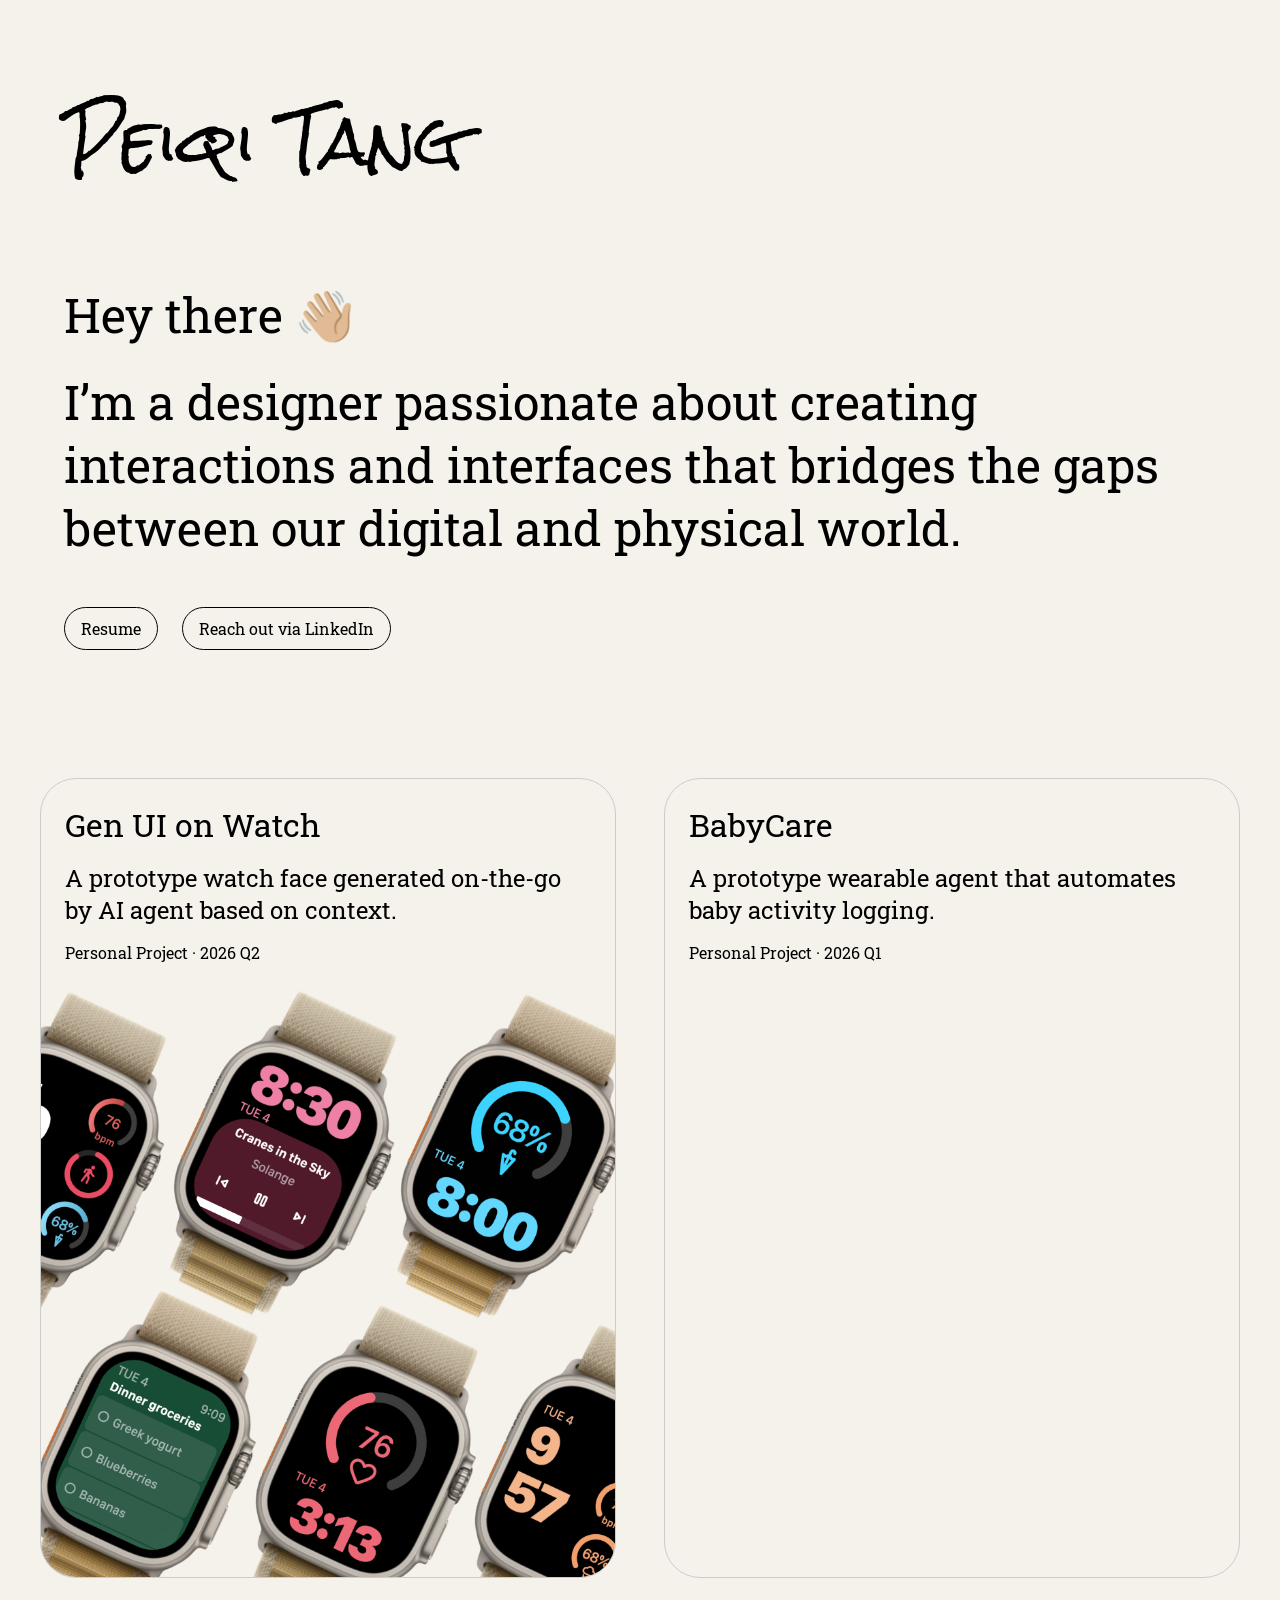
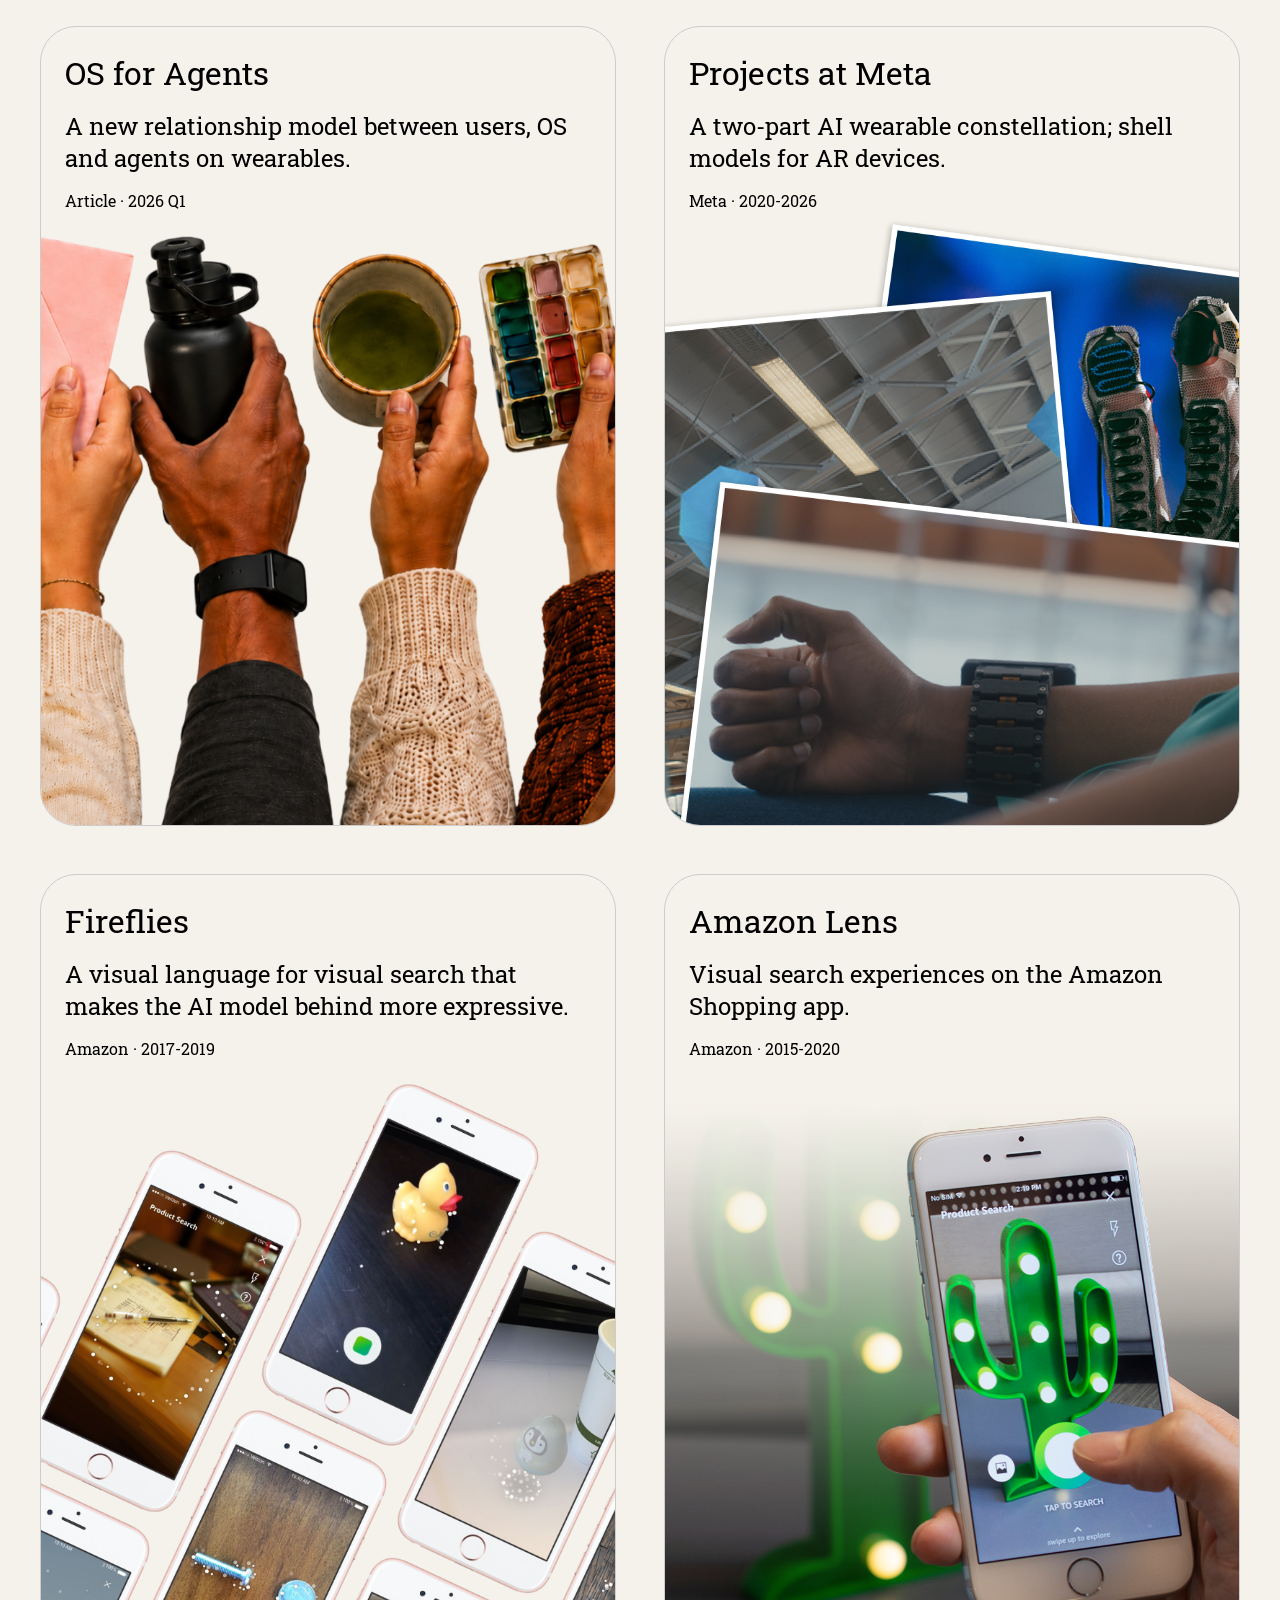
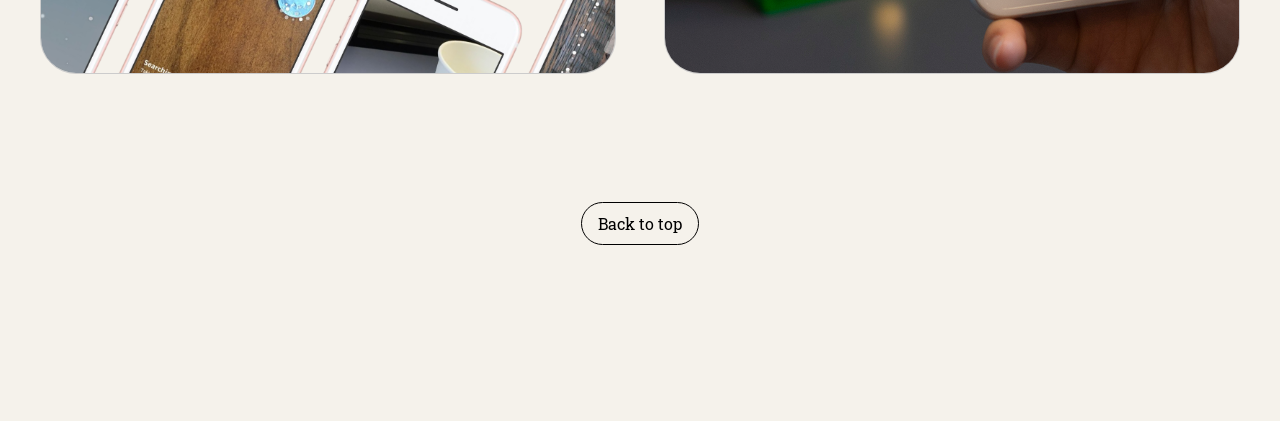
==== commit 669b9f54: "More page updates" ====
--- a/index.html
+++ b/index.html
@@ -28,6 +28,17 @@
 
     <section id="projects" class="projects" aria-label="Projects">
       <div class="projects__grid">
+        <a class="project-card project-card--gen-ui" href="gen-ui-on-watch.html" aria-label="Gen UI on Watch">
+          <div class="project-card__text">
+            <h2>Gen UI on Watch</h2>
+            <p>A prototype watch face generated on-the-go by AI agent based on context.</p>
+            <p class="project-card__meta">Personal Project · 2026 Q2</p>
+          </div>
+          <div class="project-card__visual">
+            <img src="assets/Home Page/GenUI Card.png" alt="" aria-hidden="true">
+          </div>
+        </a>
+
         <a class="project-card project-card--babycare" href="babycare.html" aria-label="BabyCare: A Wearable Agent">
           <div class="project-card__text">
             <h2>BabyCare</h2>
@@ -47,17 +58,6 @@
           </div>
           <div class="project-card__visual">
             <img src="assets/Home Page/OS for Agents Card.png" alt="" aria-hidden="true">
-          </div>
-        </a>
-
-        <a class="project-card project-card--gen-ui" href="gen-ui-on-watch.html" aria-label="Gen UI on Watch">
-          <div class="project-card__text">
-            <h2>Gen UI on Watch</h2>
-            <p>A prototype watch face generated on-the-go by AI agent based on context.</p>
-            <p class="project-card__meta">Personal Project · 2026 Q2</p>
-          </div>
-          <div class="project-card__visual">
-            <img src="assets/Home Page/GenUI Card.png" alt="" aria-hidden="true">
           </div>
         </a>
 
--- a/styles.css
+++ b/styles.css
@@ -317,7 +317,7 @@
 }
 
 .project-page .back-to-top {
-  margin: 64px 0 0;
+  margin: var(--space-section) 0 0;
 }
 
 .project-nav {
@@ -587,6 +587,10 @@
   letter-spacing: var(--font-letter-spacing);
 }
 
+.project-meta + .project-media {
+  margin-top: 24px;
+}
+
 .project-section {
   margin-top: var(--space-section);
 }
@@ -606,6 +610,14 @@
   font-weight: var(--font-header-3-weight);
   line-height: var(--font-line-height-normal);
   letter-spacing: var(--font-letter-spacing);
+}
+
+.project-section__actions {
+  margin-top: 0;
+}
+
+.project-section--overview .project-media--hero + .project-section__title {
+  margin-top: 24px;
 }
 
 .project-copy {
@@ -770,10 +782,26 @@
   background: #000;
 }
 
+.project-media--rounded {
+  --media-corner-smoothing: 0.6;
+  border-radius: 16px;
+  corner-shape: superellipse(var(--media-corner-smoothing));
+  overflow: hidden;
+  clip-path: inset(0 round 16px);
+}
+
+.project-media--hero {
+  aspect-ratio: 16 / 9;
+}
+
 .project-media--spaced {
   margin-top: 48px;
 }
 
+.project-media--section-spaced {
+  margin-top: var(--space-section);
+}
+
 .project-media--after-copy {
   margin-top: 24px;
 }
@@ -802,6 +830,14 @@
 .project-media img {
   width: 100%;
   height: auto;
+}
+
+.project-media--hero img {
+  display: block;
+  width: 100%;
+  height: 100%;
+  object-fit: cover;
+  object-position: top center;
 }
 
 .project-media iframe {
@@ -813,6 +849,77 @@
   border: 0;
 }
 
+.text-image-block {
+  width: 100%;
+  display: flex;
+  align-items: center;
+  gap: 48px;
+}
+
+.text-image-block--image-text {
+  flex-direction: row;
+}
+
+.text-image-block--text-image {
+  flex-direction: row;
+}
+
+.text-image-block__text {
+  width: 100%;
+  flex: 1 1 404px;
+}
+
+.text-image-block__text h2 {
+  margin: 0 0 24px;
+  font-size: var(--font-header-3-size);
+  font-weight: var(--font-header-3-weight);
+  line-height: var(--font-line-height-normal);
+  letter-spacing: var(--font-letter-spacing);
+}
+
+.text-image-block__copy p {
+  margin: 0;
+  font-size: var(--font-body-size);
+  font-weight: var(--font-body-weight);
+  line-height: var(--font-line-height-normal);
+  letter-spacing: var(--font-letter-spacing);
+}
+
+.text-image-block__copy p + p {
+  margin-top: 16px;
+}
+
+.text-image-block__actions {
+  margin-top: 24px;
+}
+
+.text-image-block__media {
+  width: 100%;
+  margin: 0;
+  flex: 0 0 700px;
+}
+
+.text-image-block__media--image {
+  aspect-ratio: 700 / 315;
+  overflow: hidden;
+}
+
+.text-image-block__media--image img {
+  width: 100%;
+  height: 100%;
+  object-fit: cover;
+}
+
+.text-image-block--hero {
+  height: 500px;
+}
+
+.text-image-block--hero .text-image-block__media--image {
+  align-self: stretch;
+  aspect-ratio: auto;
+  height: 100%;
+}
+
 .bullet-block {
   display: flex;
   align-items: flex-start;
@@ -861,18 +968,29 @@
 .takeaway-card-grid {
   width: 100%;
   display: grid;
-  grid-template-columns: repeat(4, minmax(0, 1fr));
-  grid-auto-rows: 1fr;
-  gap: 24px;
+  grid-template-columns: repeat(2, minmax(0, 1fr));
+  grid-auto-rows: min-content;
+  gap: 64px;
 }
 
 .takeaway-card {
   min-width: 0;
   height: 100%;
-  padding: 16px;
-  border: 1px solid #d3d3d3;
+  padding: 0;
+  border: 0;
   border-radius: 8px;
   background: transparent;
+  display: flex;
+  gap: 16px;
+  align-items: start;
+}
+
+.takeaway-card__number {
+  color: var(--color-text-support);
+  font-size: var(--font-body-size);
+  font-weight: var(--font-body-weight);
+  line-height: var(--font-line-height-normal);
+  letter-spacing: var(--font-letter-spacing);
 }
 
 .takeaway-card p {
@@ -944,6 +1062,10 @@
   gap: 24px;
 }
 
+.project-bookmarks--section-spaced {
+  margin-top: 128px;
+}
+
 .project-bookmark {
   display: flex;
   height: 211px;
@@ -1087,10 +1209,6 @@
     grid-row: auto;
   }
 
-  .takeaway-card-grid {
-    grid-template-columns: repeat(2, minmax(0, 1fr));
-  }
-
   .site-title {
     margin-right: 0;
     margin-bottom: 88px;
@@ -1100,6 +1218,27 @@
   .intro {
     margin-right: 0;
     margin-left: 0;
+  }
+
+  .text-image-block {
+    flex-direction: column;
+    align-items: flex-start;
+  }
+
+  .text-image-block__text,
+  .text-image-block__media {
+    max-width: 100%;
+    flex: none;
+  }
+
+  .text-image-block--hero {
+    height: auto;
+  }
+
+  .text-image-block--hero .text-image-block__media--image {
+    align-self: auto;
+    aspect-ratio: 700 / 315;
+    height: auto;
   }
 }
 
@@ -1238,10 +1377,19 @@
 
   .takeaway-card-grid {
     grid-template-columns: 1fr;
+    gap: 24px;
+  }
+
+  .takeaway-card {
+    gap: 16px;
   }
 
   .project-bookmark {
     height: 303px;
+  }
+
+  .project-bookmarks--section-spaced {
+    margin-top: 48px;
   }
 
   .project-bookmark__description {
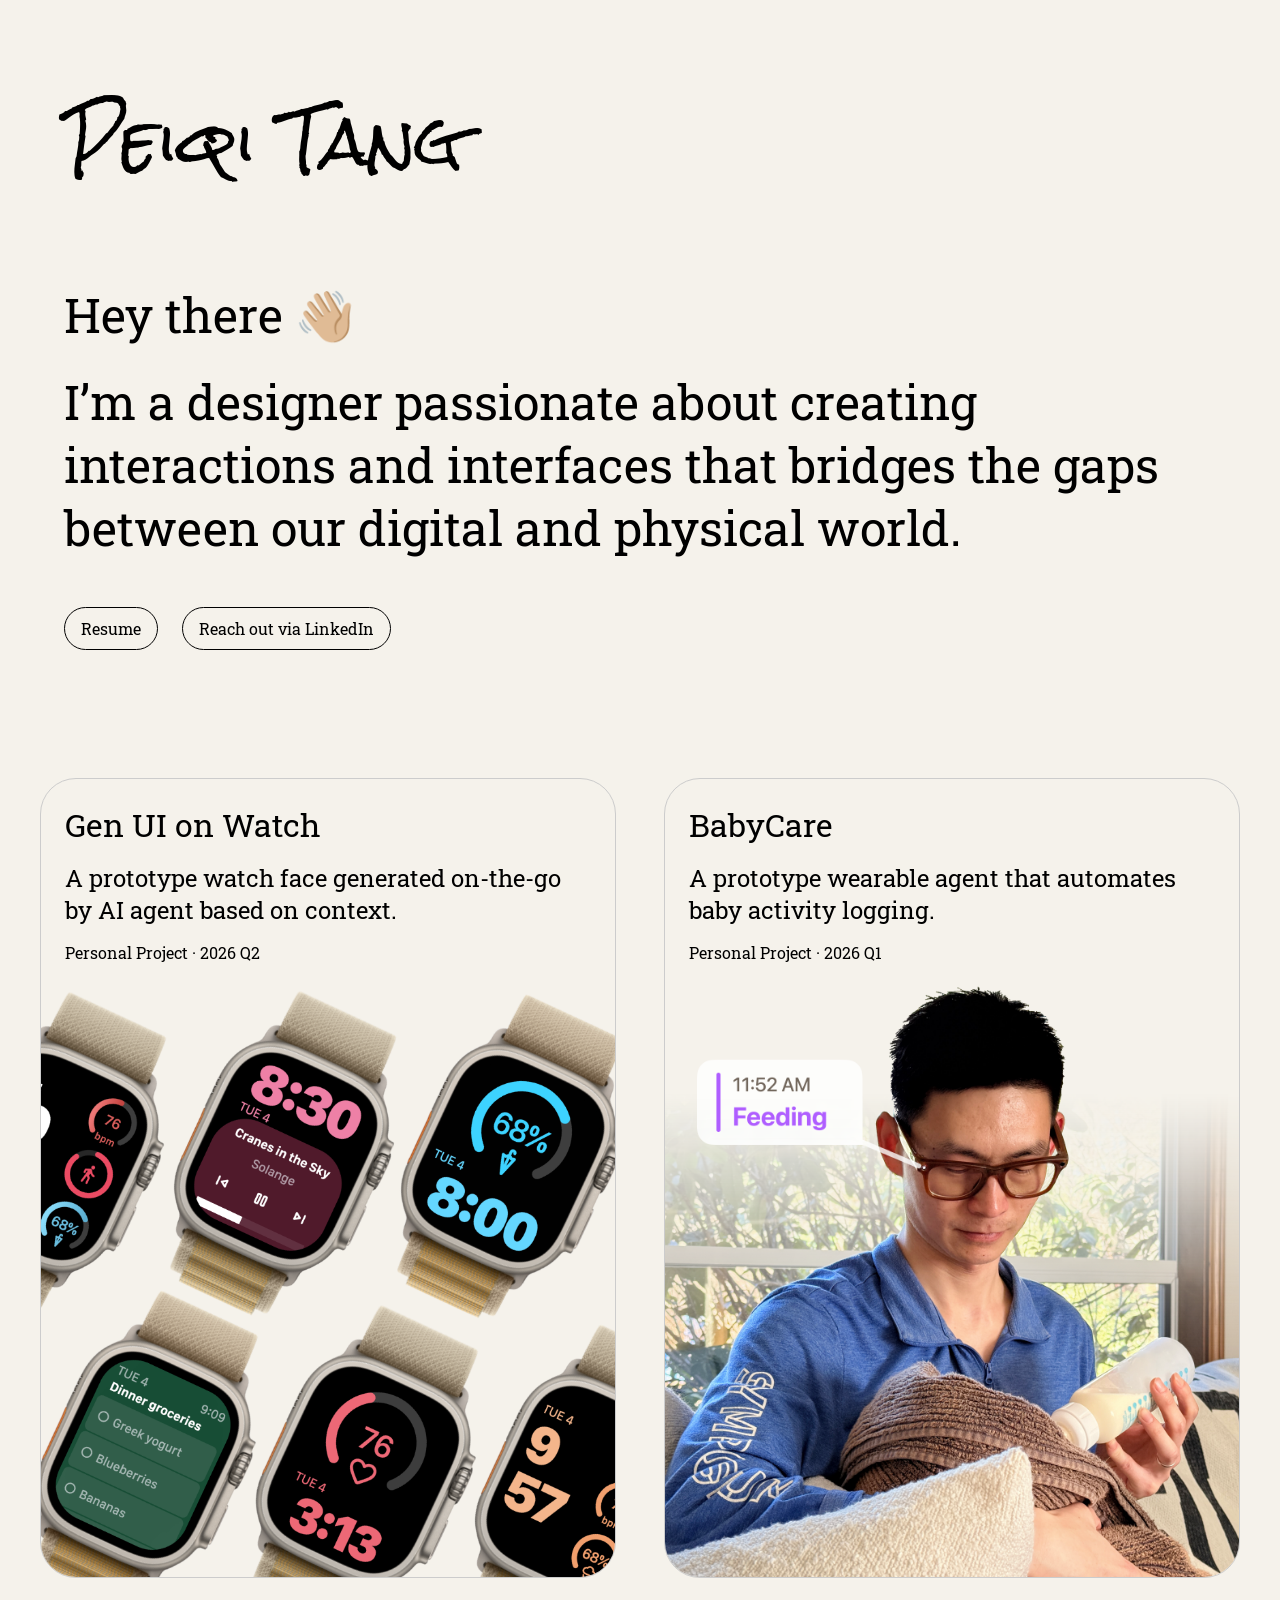
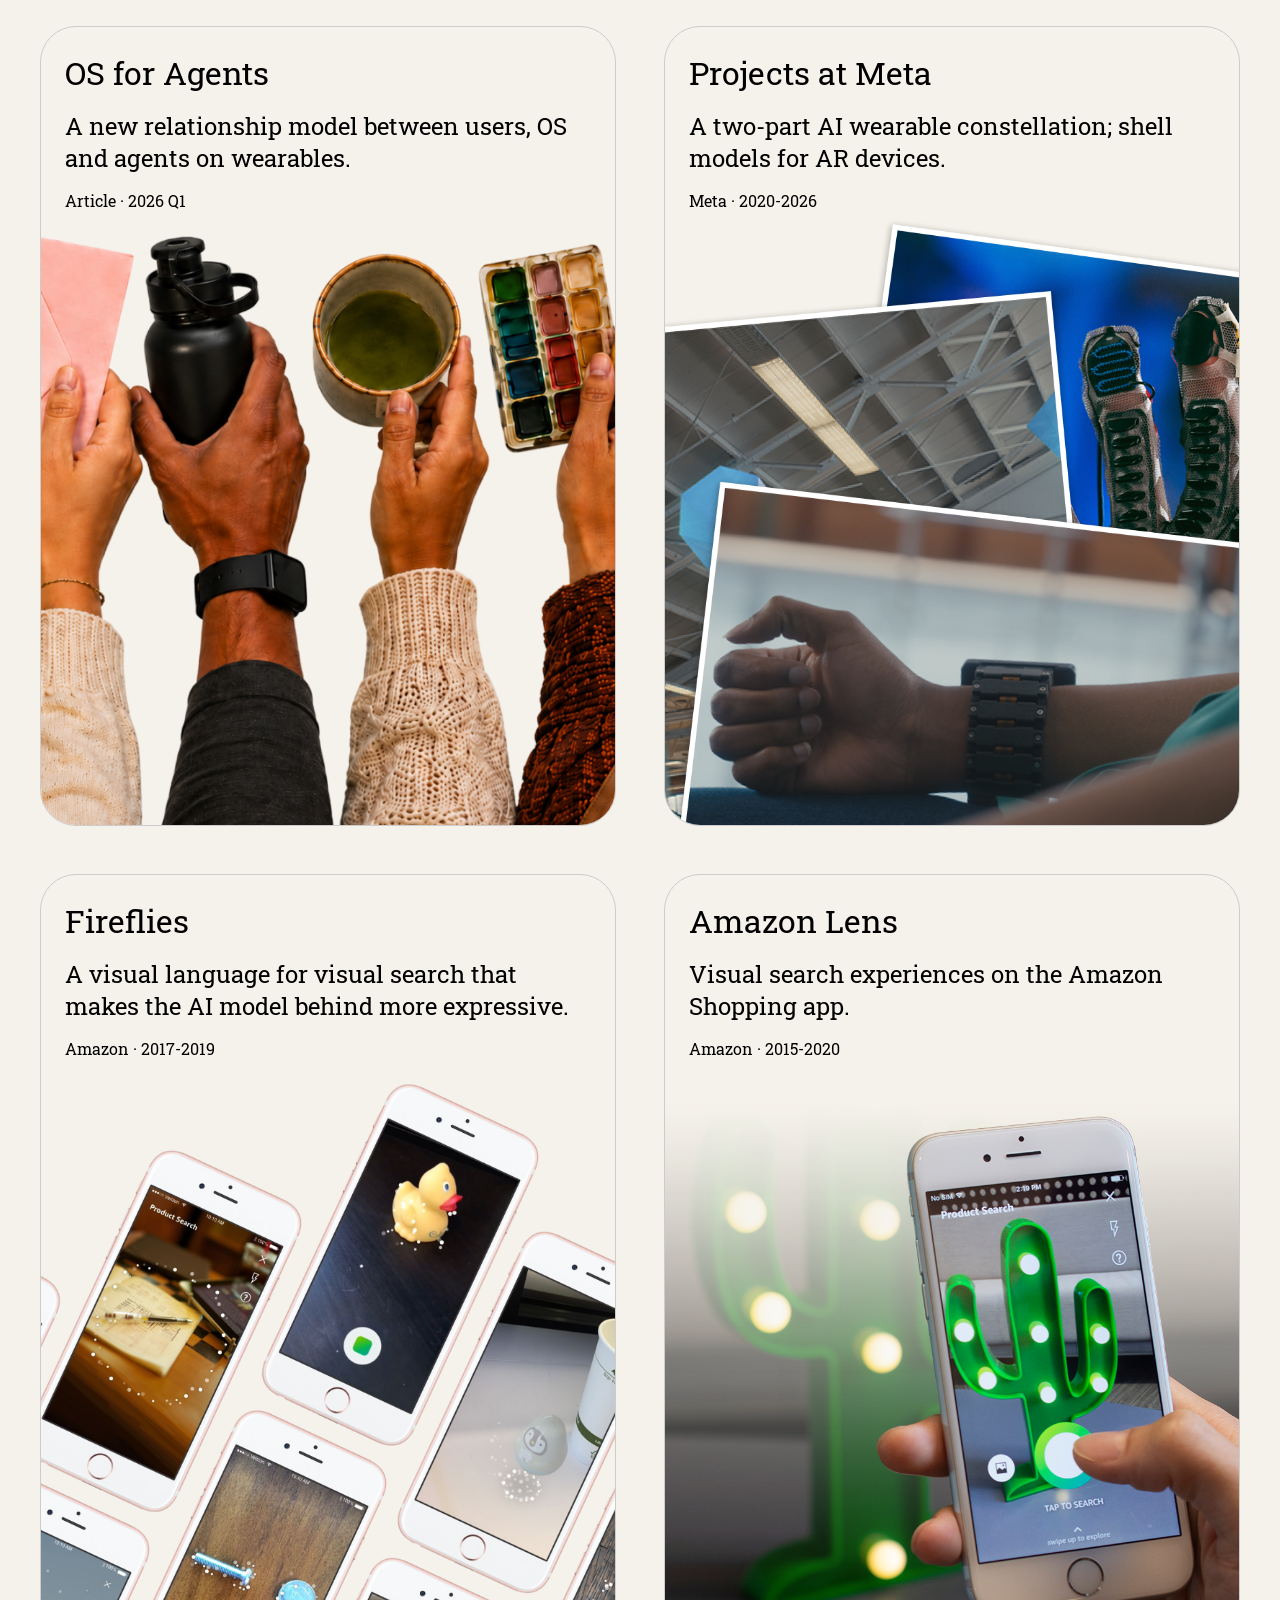
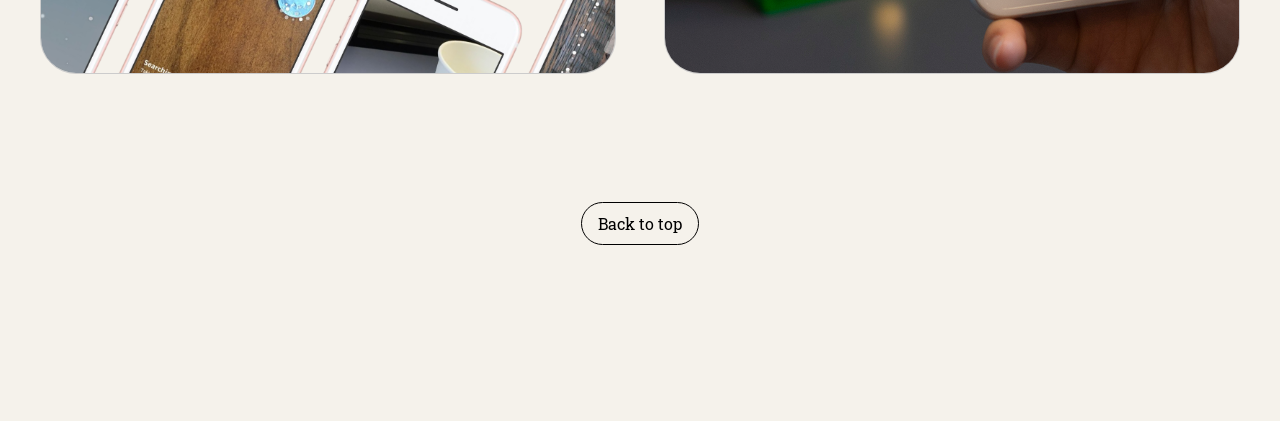
==== commit a189cecd: "Bust BabyCare card image cache" ====
--- a/index.html
+++ b/index.html
@@ -46,7 +46,7 @@
             <p class="project-card__meta">Personal Project · 2026 Q1</p>
           </div>
           <div class="project-card__visual">
-            <img src="assets/Home Page/BabyCare Card.png" alt="" aria-hidden="true">
+            <img src="assets/Home Page/BabyCare Card.png?v=20260825" alt="" aria-hidden="true">
           </div>
         </a>
 
--- a/styles.css
+++ b/styles.css
@@ -178,7 +178,6 @@
 .project-card {
   --spotlight-x: 50%;
   --spotlight-y: 50%;
-  --card-corner-smoothing: 0.6;
   position: relative;
   height: 600px;
   display: flex;
@@ -187,7 +186,6 @@
   overflow: hidden;
   border: 1px solid #ccc;
   border-radius: 36px;
-  corner-shape: superellipse(var(--card-corner-smoothing));
   color: var(--color-text-primary);
   text-decoration: none;
   isolation: isolate;
@@ -784,10 +782,21 @@
 
 .project-media--rounded {
   --media-corner-smoothing: 0.6;
+  position: relative;
+  isolation: isolate;
   border-radius: 16px;
   corner-shape: superellipse(var(--media-corner-smoothing));
   overflow: hidden;
   clip-path: inset(0 round 16px);
+  transform: translateZ(0);
+  -webkit-mask-image: -webkit-radial-gradient(white, black);
+}
+
+.project-media--rounded iframe {
+  border-radius: inherit;
+  corner-shape: inherit;
+  clip-path: inset(0 round 16px);
+  transform: translateZ(0);
 }
 
 .project-media--hero {
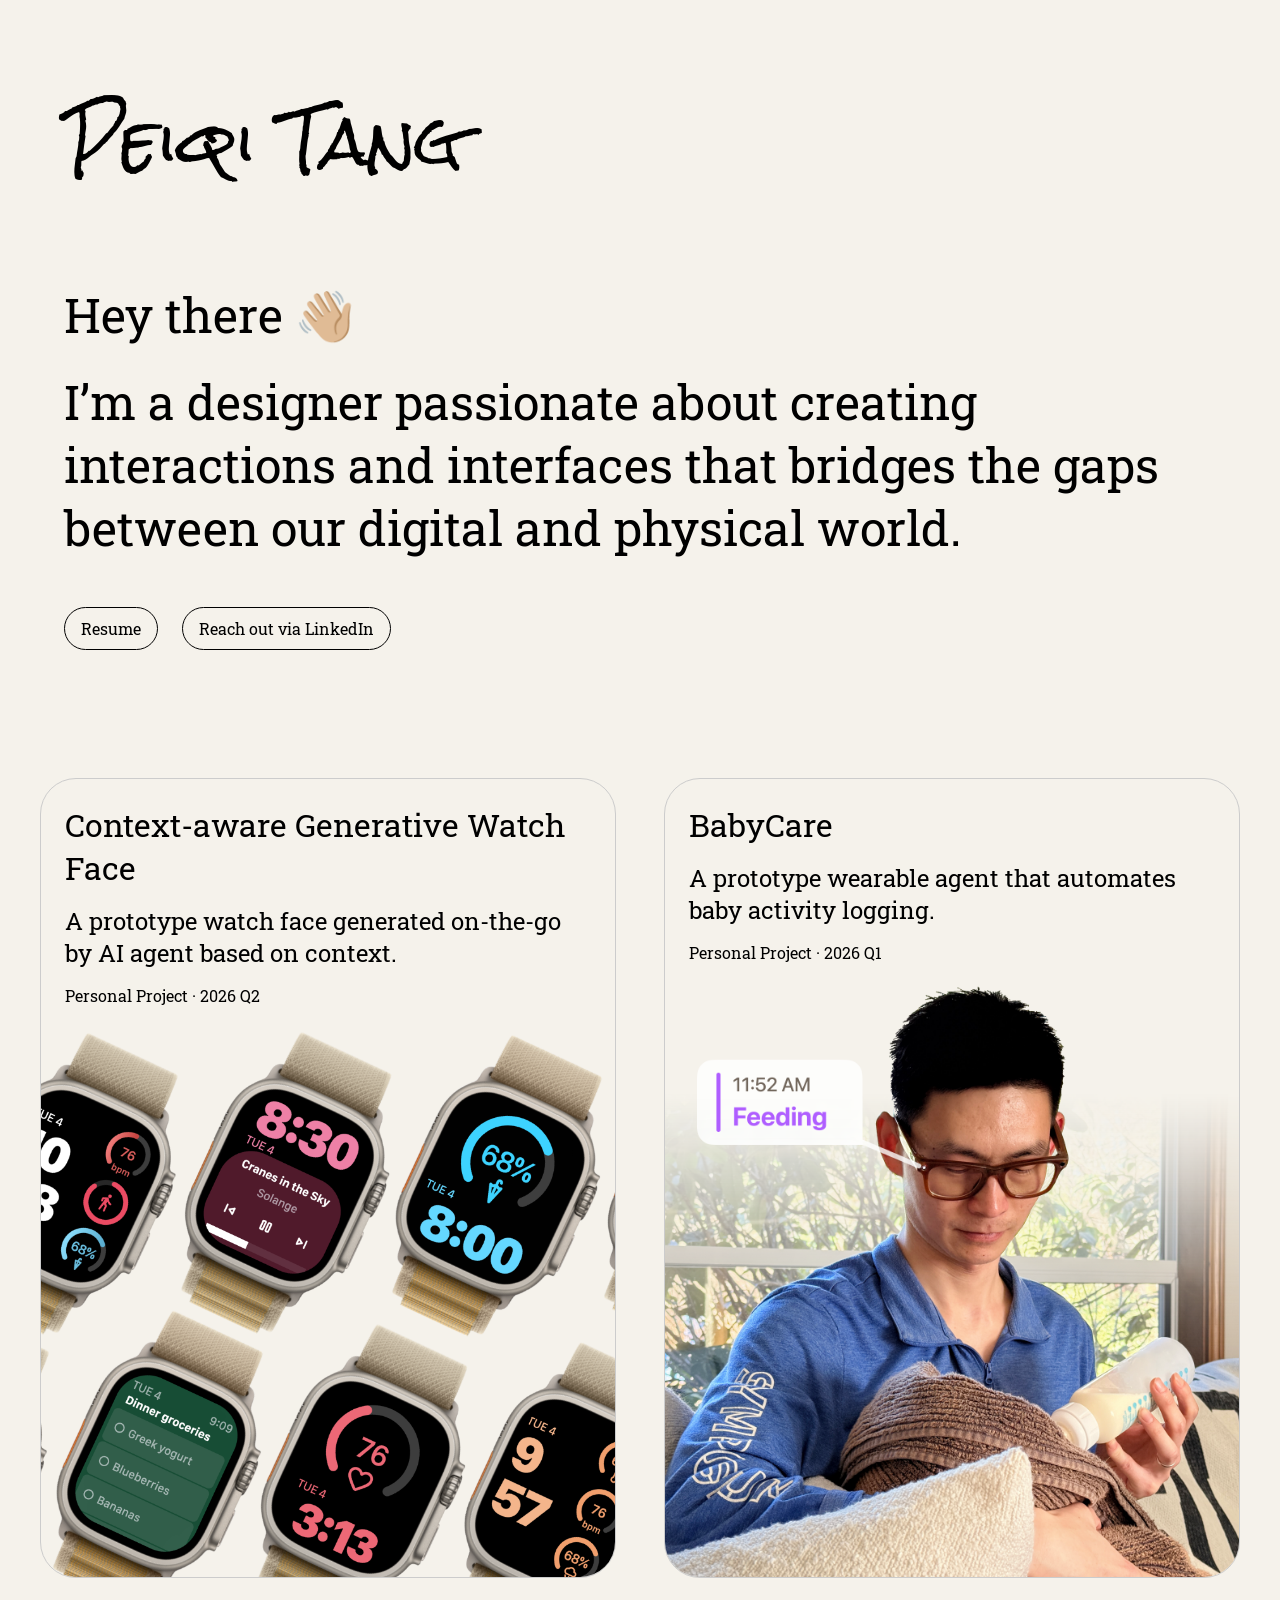
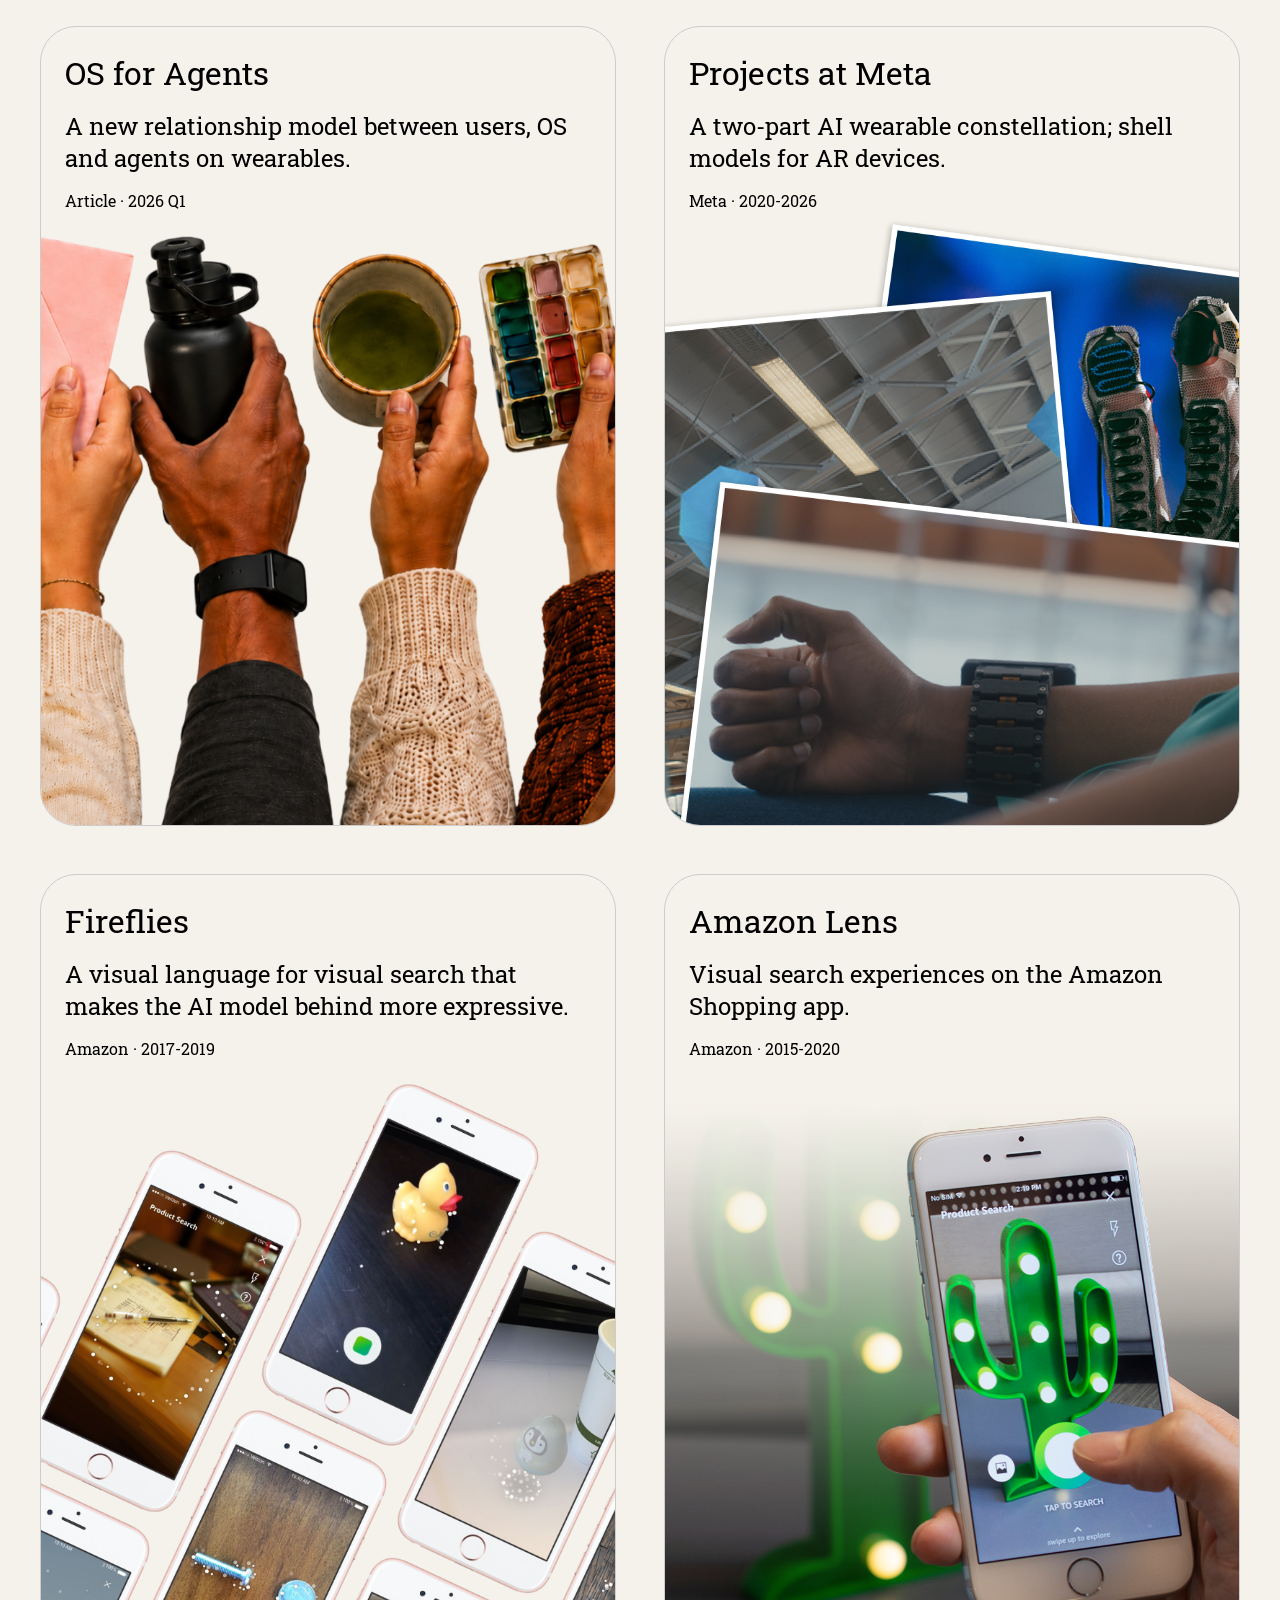
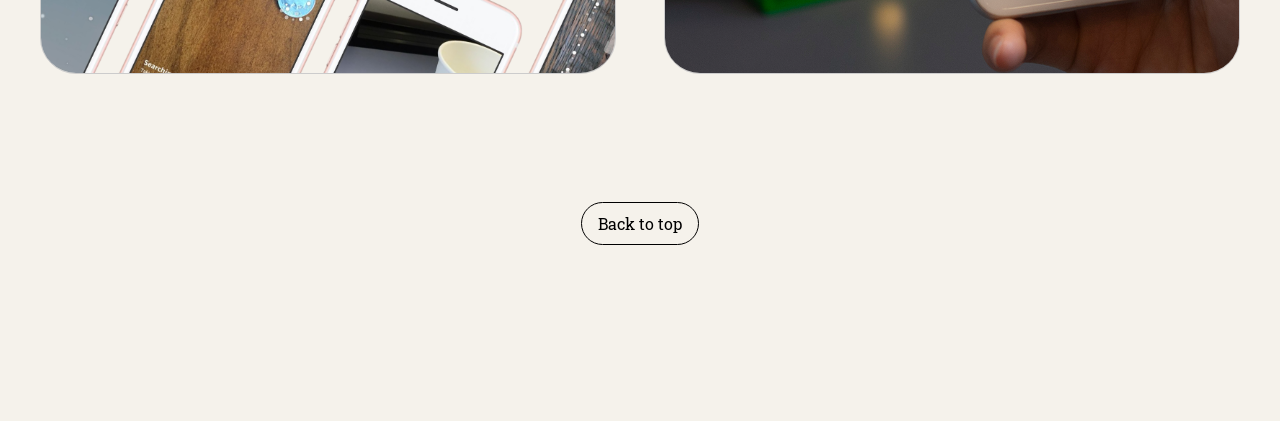
==== commit 1474deec: "name changes" ====
--- a/index.html
+++ b/index.html
@@ -28,9 +28,9 @@
 
     <section id="projects" class="projects" aria-label="Projects">
       <div class="projects__grid">
-        <a class="project-card project-card--gen-ui" href="gen-ui-on-watch.html" aria-label="Gen UI on Watch">
+        <a class="project-card project-card--gen-ui" href="gen-ui-on-watch.html" aria-label="Context-aware Generative Watch Face">
           <div class="project-card__text">
-            <h2>Gen UI on Watch</h2>
+            <h2>Context-aware Generative Watch Face</h2>
             <p>A prototype watch face generated on-the-go by AI agent based on context.</p>
             <p class="project-card__meta">Personal Project · 2026 Q2</p>
           </div>
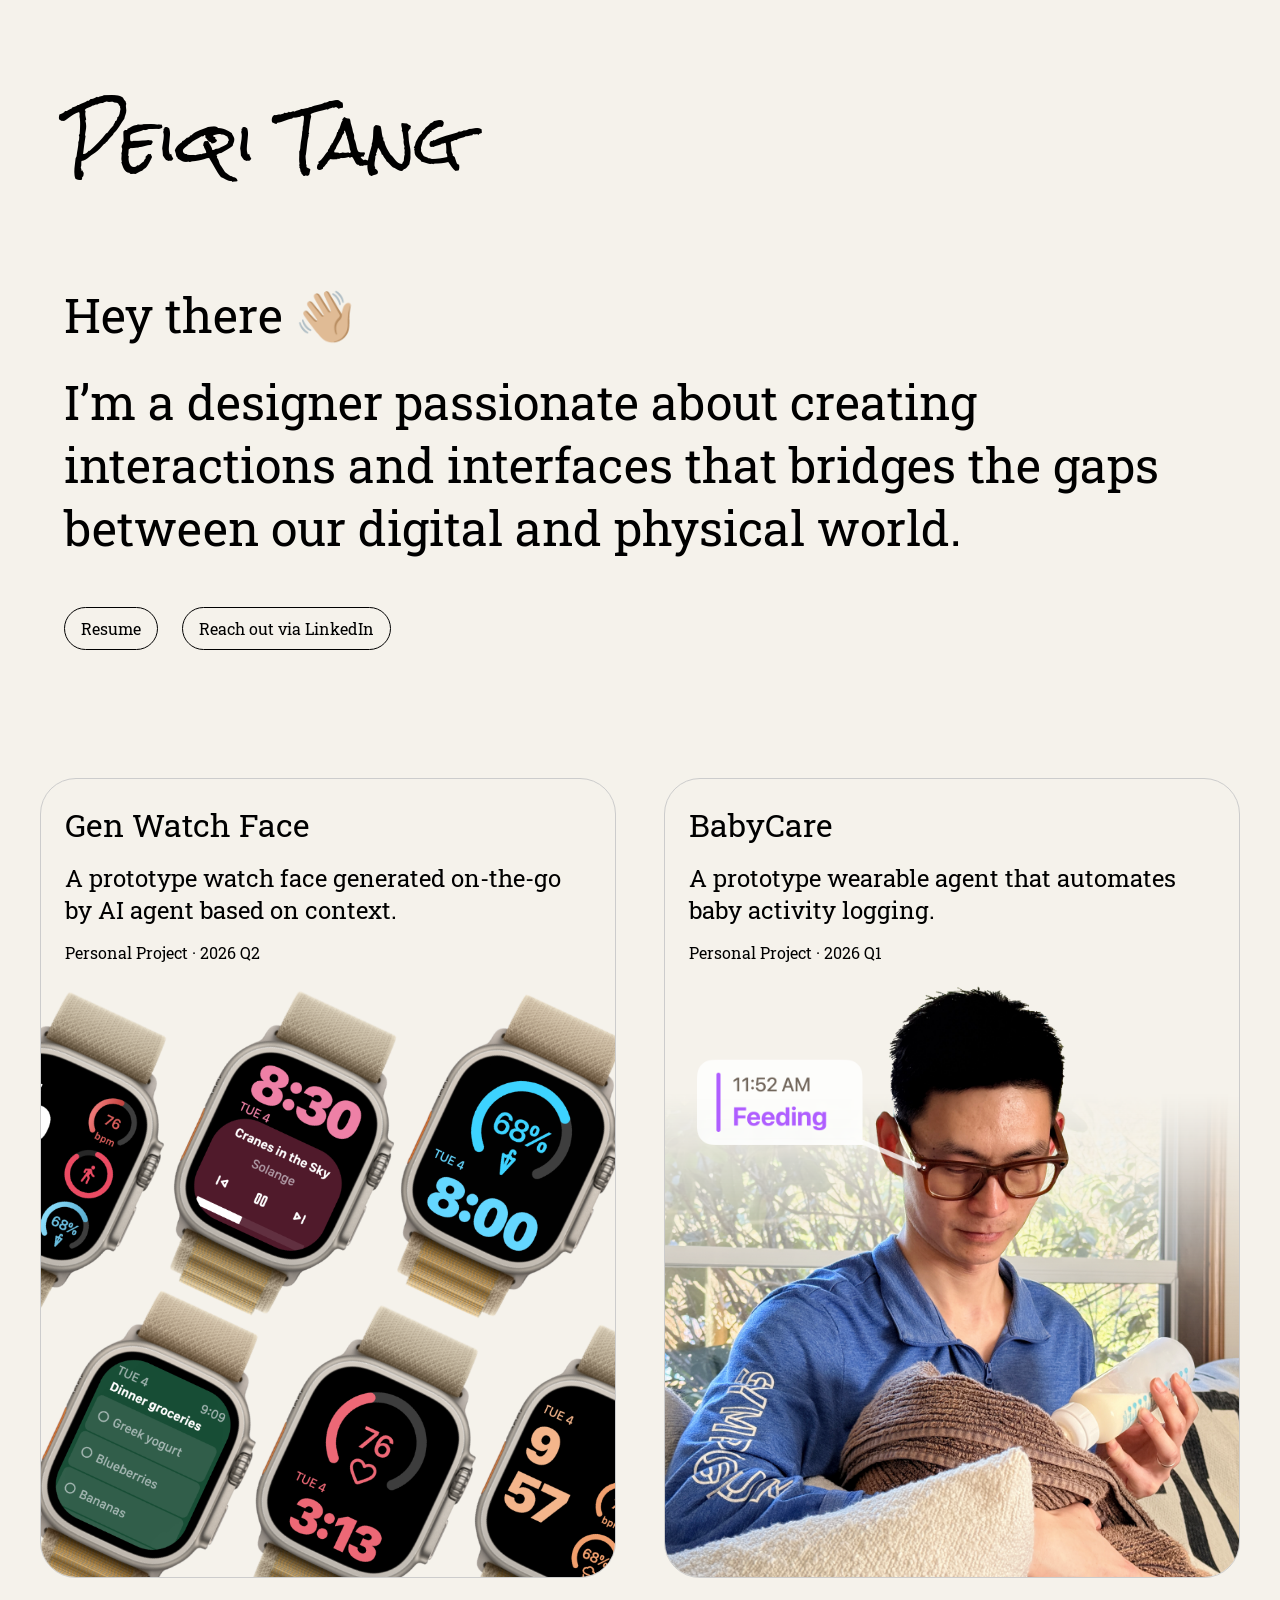
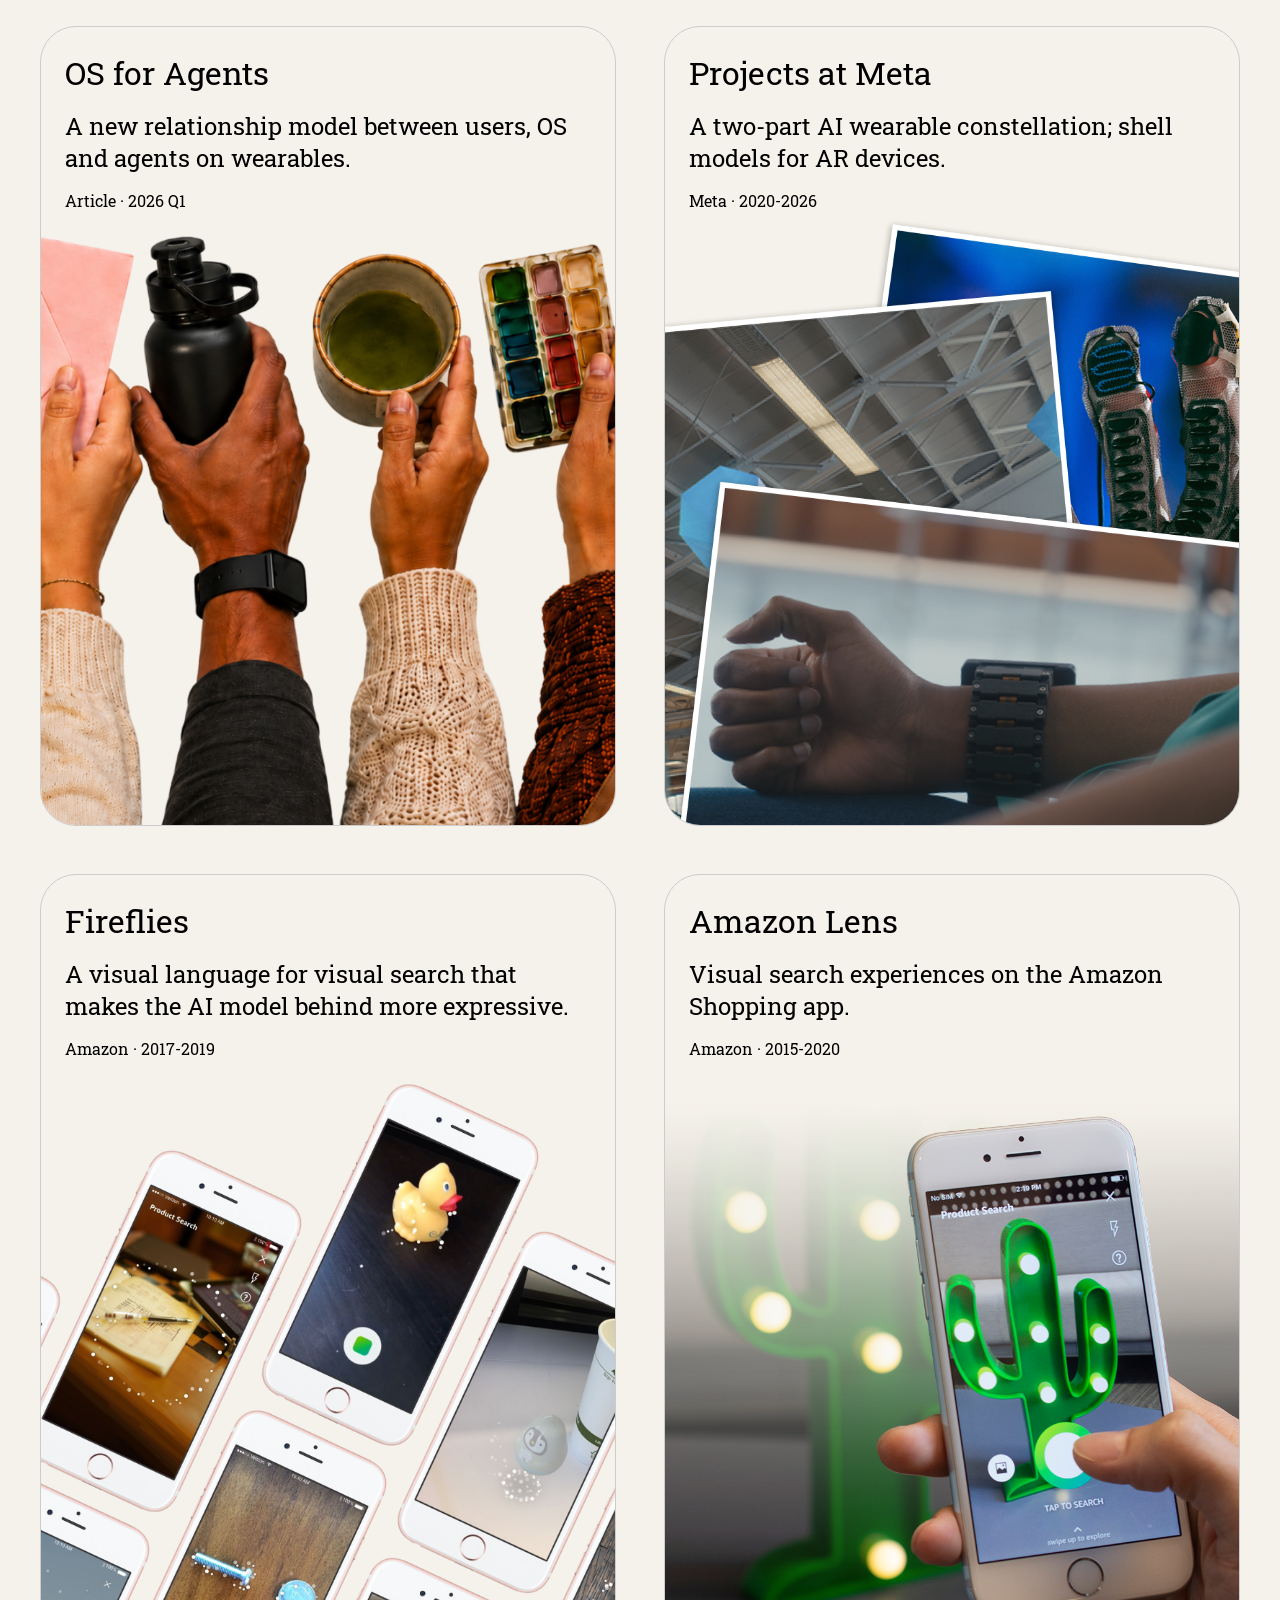
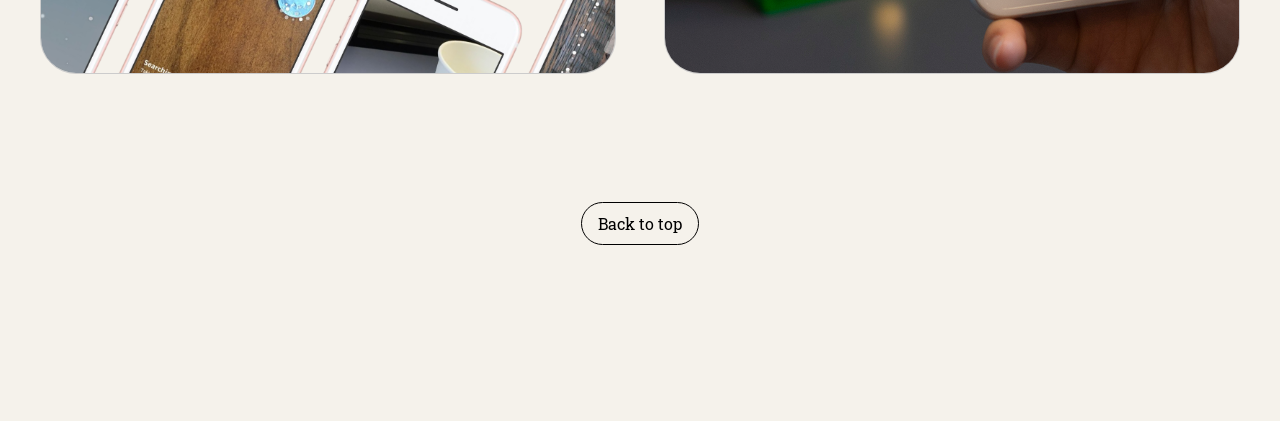
==== commit 37f5bf71: "name update" ====
--- a/index.html
+++ b/index.html
@@ -28,9 +28,9 @@
 
     <section id="projects" class="projects" aria-label="Projects">
       <div class="projects__grid">
-        <a class="project-card project-card--gen-ui" href="gen-ui-on-watch.html" aria-label="Context-aware Generative Watch Face">
+        <a class="project-card project-card--gen-ui" href="gen-ui-on-watch.html" aria-label="Gen Watch Face">
           <div class="project-card__text">
-            <h2>Context-aware Generative Watch Face</h2>
+            <h2>Gen Watch Face</h2>
             <p>A prototype watch face generated on-the-go by AI agent based on context.</p>
             <p class="project-card__meta">Personal Project · 2026 Q2</p>
           </div>
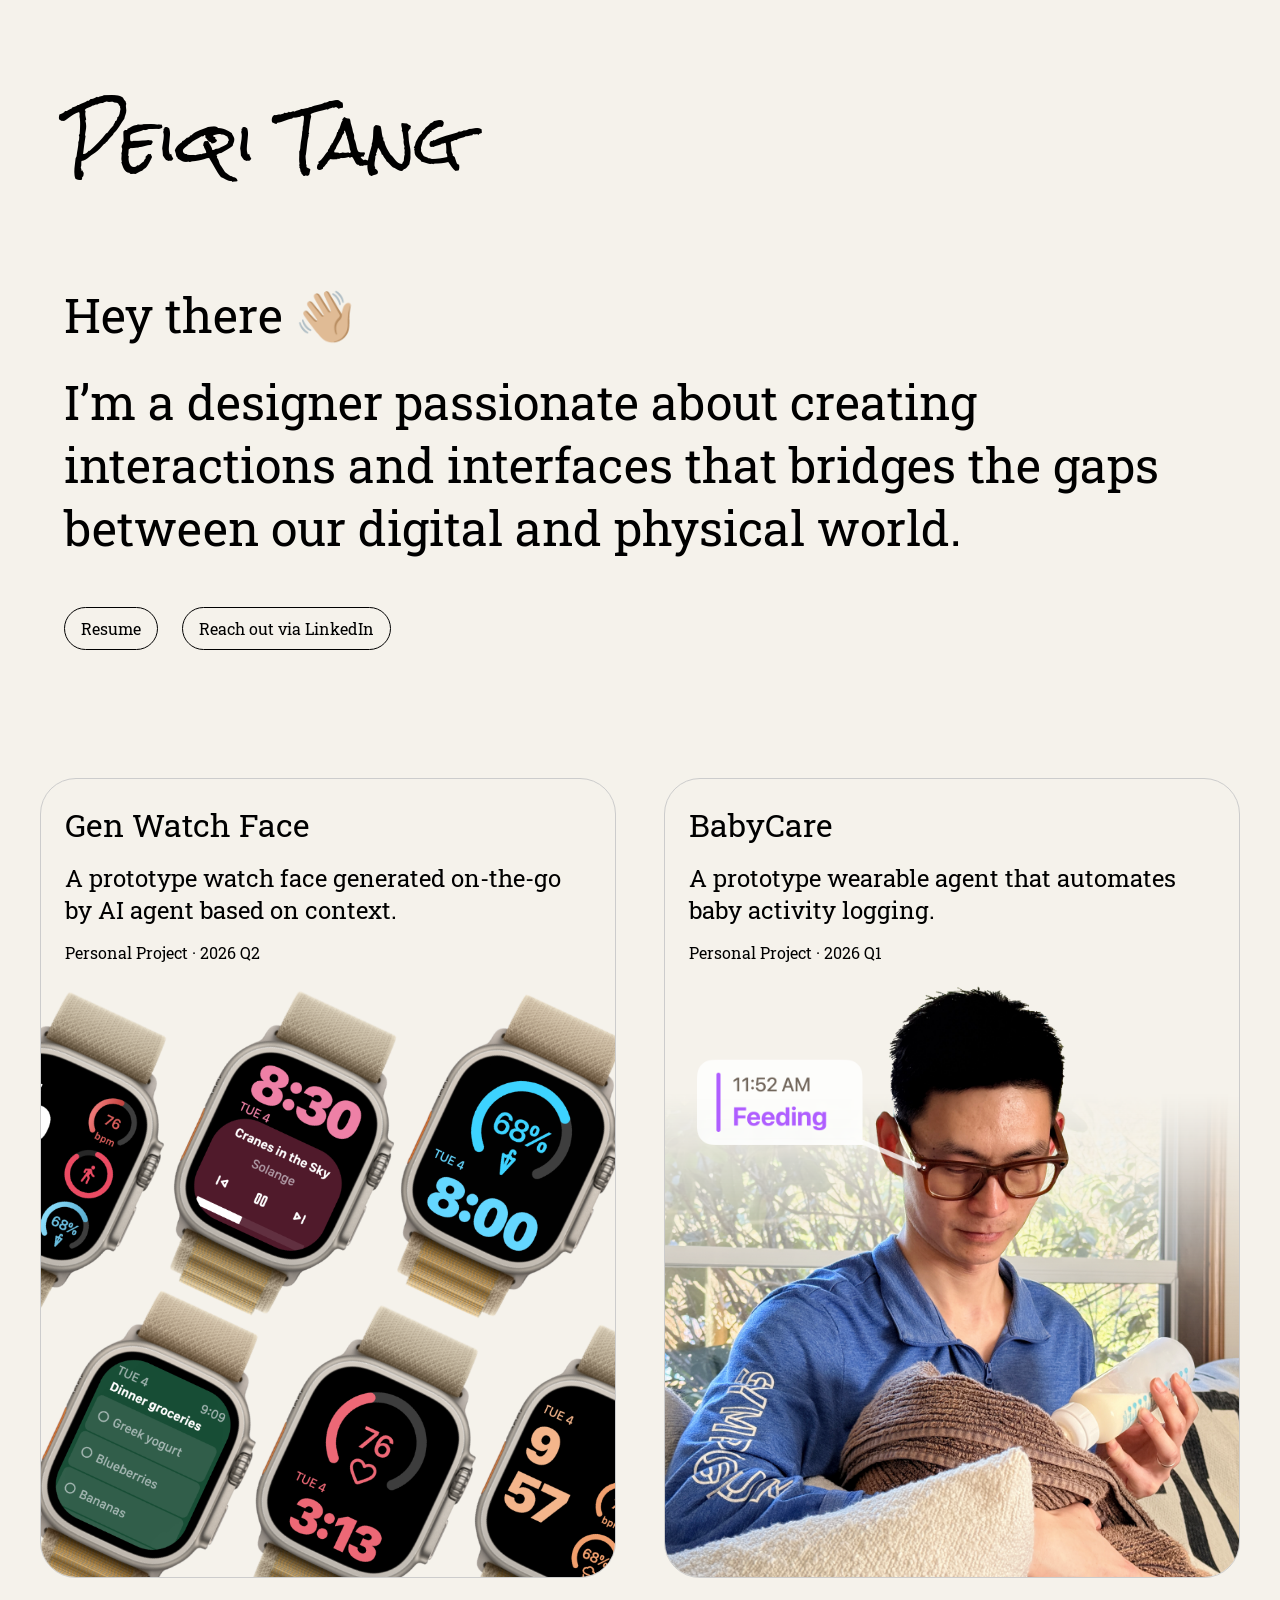
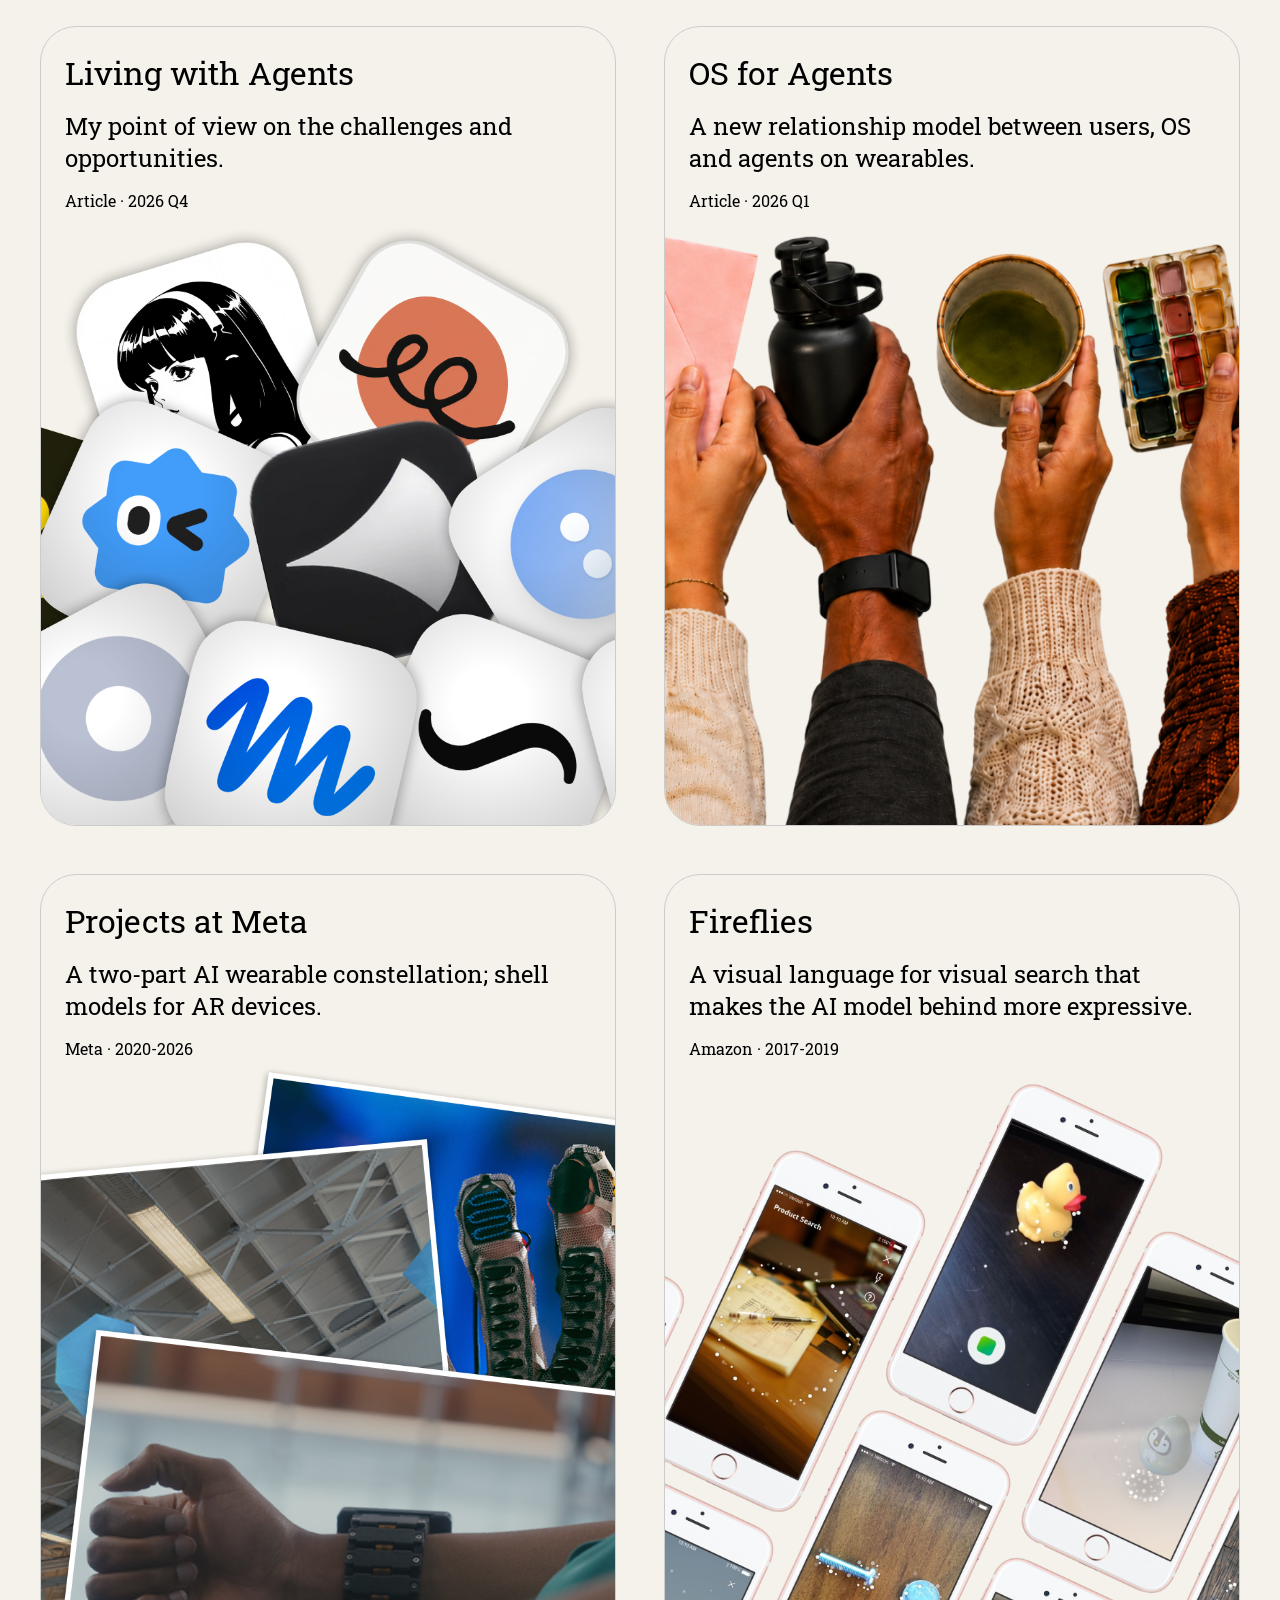
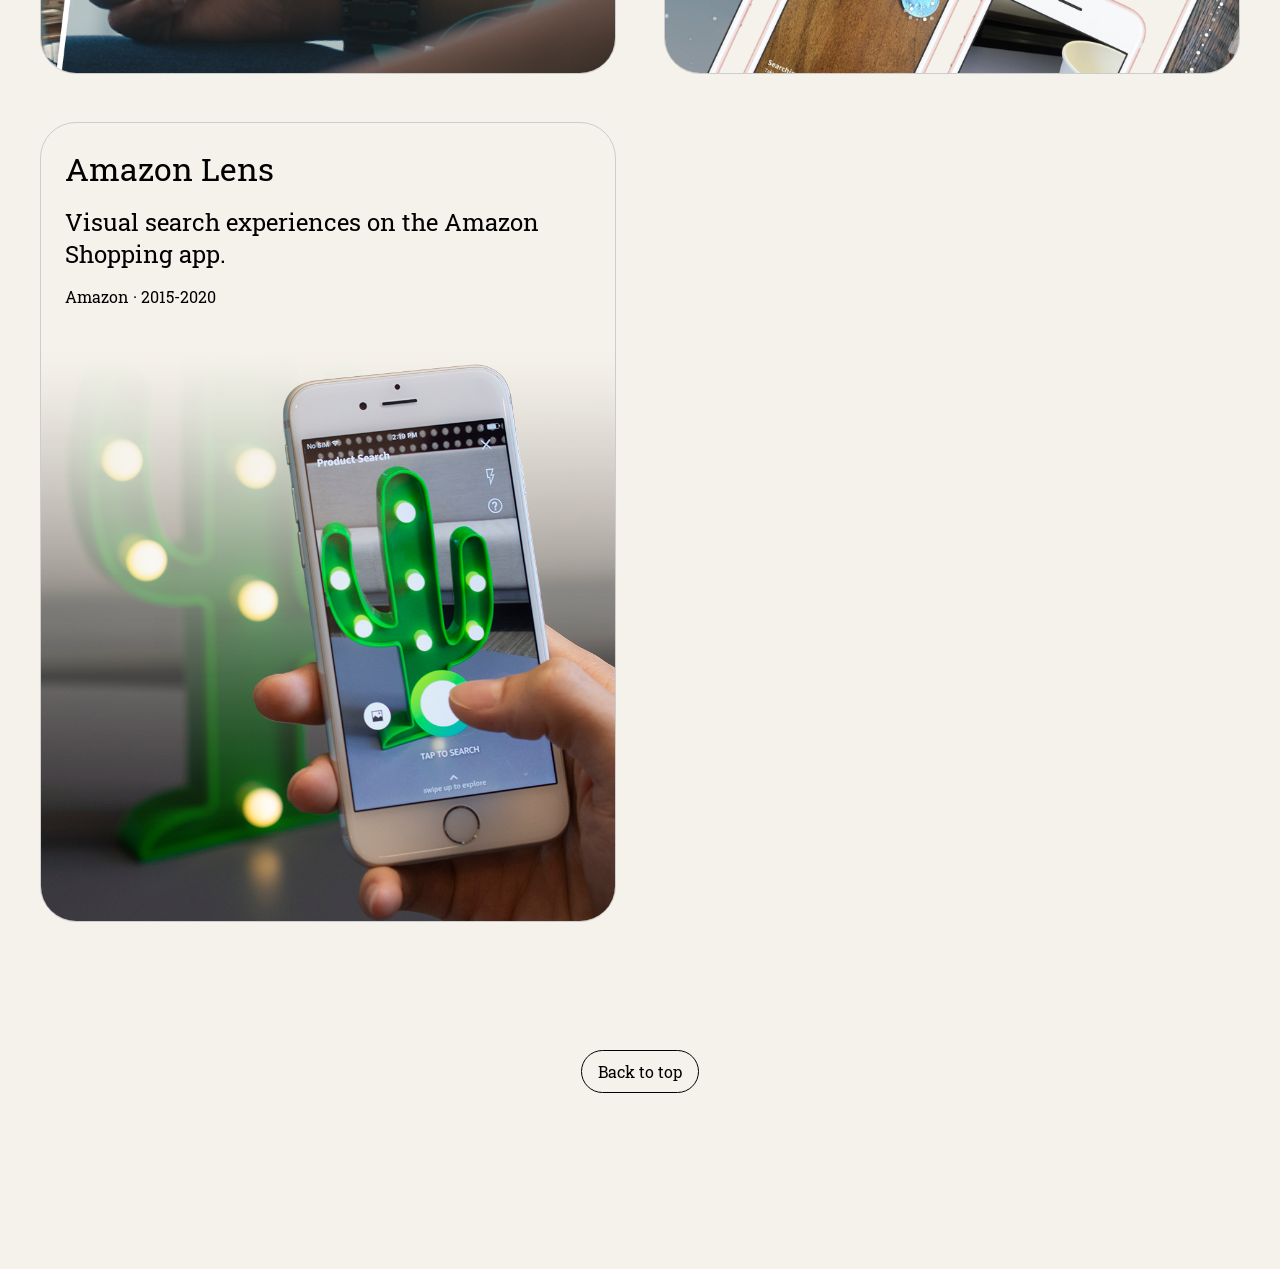
==== commit 7e069143: "new page" ====
--- a/index.html
+++ b/index.html
@@ -7,7 +7,7 @@
   <link rel="preconnect" href="https://fonts.googleapis.com">
   <link rel="preconnect" href="https://fonts.gstatic.com" crossorigin>
   <link href="https://fonts.googleapis.com/css2?family=Roboto+Slab:wght@400;500;700&family=Rock+Salt&display=swap" rel="stylesheet">
-  <link rel="stylesheet" href="styles.css?v=202608101430">
+  <link rel="stylesheet" href="styles.css?v=20261117">
 </head>
 <body id="top">
   <main class="home">
@@ -39,7 +39,7 @@
           </div>
         </a>
 
-        <a class="project-card project-card--babycare" href="babycare.html" aria-label="BabyCare: A Wearable Agent">
+        <a class="project-card project-card--babycare" href="babycare.html" aria-label="BabyCare">
           <div class="project-card__text">
             <h2>BabyCare</h2>
             <p>A prototype wearable agent that automates baby activity logging.</p>
@@ -47,6 +47,17 @@
           </div>
           <div class="project-card__visual">
             <img src="assets/Home Page/BabyCare Card.png?v=20260825" alt="" aria-hidden="true">
+          </div>
+        </a>
+
+        <a class="project-card project-card--personal-agents" href="living-with-personal-agents.html" aria-label="Living with Agents">
+          <div class="project-card__text">
+            <h2>Living with Agents</h2>
+            <p>My point of view on the challenges and opportunities.</p>
+            <p class="project-card__meta">Article · 2026 Q4</p>
+          </div>
+          <div class="project-card__visual">
+            <img src="assets/Home Page/Personal Agents Card.png" alt="" aria-hidden="true">
           </div>
         </a>
 
@@ -72,7 +83,7 @@
           </div>
         </a>
 
-        <a class="project-card project-card--fireflies" href="fireflies.html" aria-label="Fireflies, A Visual Language for Visual Search">
+        <a class="project-card project-card--fireflies" href="fireflies.html" aria-label="Fireflies">
           <div class="project-card__text">
             <h2>Fireflies</h2>
             <p>A visual language for visual search that makes the AI model behind more expressive.</p>
--- a/styles.css
+++ b/styles.css
@@ -475,7 +475,8 @@
 .project-nav__menu {
   display: grid;
   grid-template-columns: repeat(3, minmax(0, 1fr));
-  grid-template-rows: repeat(2, 64px);
+  grid-template-rows: repeat(3, 64px);
+  grid-auto-flow: column;
   width: 100%;
   max-width: 1200px;
   max-height: 0;
@@ -489,7 +490,7 @@
 
 .project-nav:hover .project-nav__menu,
 .project-nav:focus-within .project-nav__menu {
-  max-height: 144px;
+  max-height: 208px;
   padding: 8px 0;
   opacity: 1;
   pointer-events: auto;
@@ -510,36 +511,6 @@
 
 a.project-nav__item {
   cursor: pointer;
-}
-
-.project-nav__item:nth-child(1) {
-  grid-column: 1;
-  grid-row: 1;
-}
-
-.project-nav__item:nth-child(2) {
-  grid-column: 1;
-  grid-row: 2;
-}
-
-.project-nav__item:nth-child(3) {
-  grid-column: 2;
-  grid-row: 1;
-}
-
-.project-nav__item:nth-child(4) {
-  grid-column: 2;
-  grid-row: 2;
-}
-
-.project-nav__item:nth-child(5) {
-  grid-column: 3;
-  grid-row: 1;
-}
-
-.project-nav__item:nth-child(6) {
-  grid-column: 3;
-  grid-row: 2;
 }
 
 .project-nav__item:hover,
@@ -1026,6 +997,55 @@
   background: transparent;
 }
 
+.project-table-wrap--wide {
+  max-width: none;
+}
+
+.project-table-wrap--wide .project-table {
+  overflow-wrap: anywhere;
+}
+
+.project-table-wrap--wide th:nth-child(1) {
+  width: 32%;
+}
+
+.project-table-wrap--wide th:nth-child(2) {
+  width: 26%;
+}
+
+.project-table-wrap--wide th:nth-child(3) {
+  width: 42%;
+}
+
+@media (max-width: 767px) {
+  .project-table-wrap--wide .project-table {
+    table-layout: auto;
+    overflow-wrap: normal;
+    hyphens: auto;
+  }
+
+  .project-table-wrap--wide th:nth-child(n) {
+    width: auto;
+  }
+}
+
+.project-page--personal-agents .project-copy p,
+.project-page--personal-agents .project-copy ul {
+  margin-bottom: 24px;
+}
+
+.project-page--personal-agents .project-copy li + li {
+  margin-top: 8px;
+}
+
+.personal-agents-alignment {
+  width: 100%;
+}
+
+#attention-title {
+  scroll-margin-top: 88px;
+}
+
 .project-table th,
 .project-table td {
   padding: 10px 12px;
@@ -1187,13 +1207,13 @@
   .project-nav__menu {
     grid-auto-flow: column;
     grid-template-columns: repeat(2, minmax(0, 1fr));
-    grid-template-rows: repeat(3, 64px);
+    grid-template-rows: repeat(4, 64px);
     max-width: none;
     width: 100%;
   }
 
   .project-nav.project-nav--open .project-nav__menu {
-    max-height: 192px;
+    max-height: 256px;
     opacity: 1;
     pointer-events: auto;
   }
@@ -1277,10 +1297,12 @@
   }
 
   .project-nav.project-nav--open .project-nav__menu {
-    max-height: 384px;
+    max-height: calc(100dvh - 64px);
+    overflow-y: auto;
   }
 
   .project-nav__item {
+    flex-shrink: 0;
     width: 100%;
     padding-right: 16px;
     padding-left: 16px;
